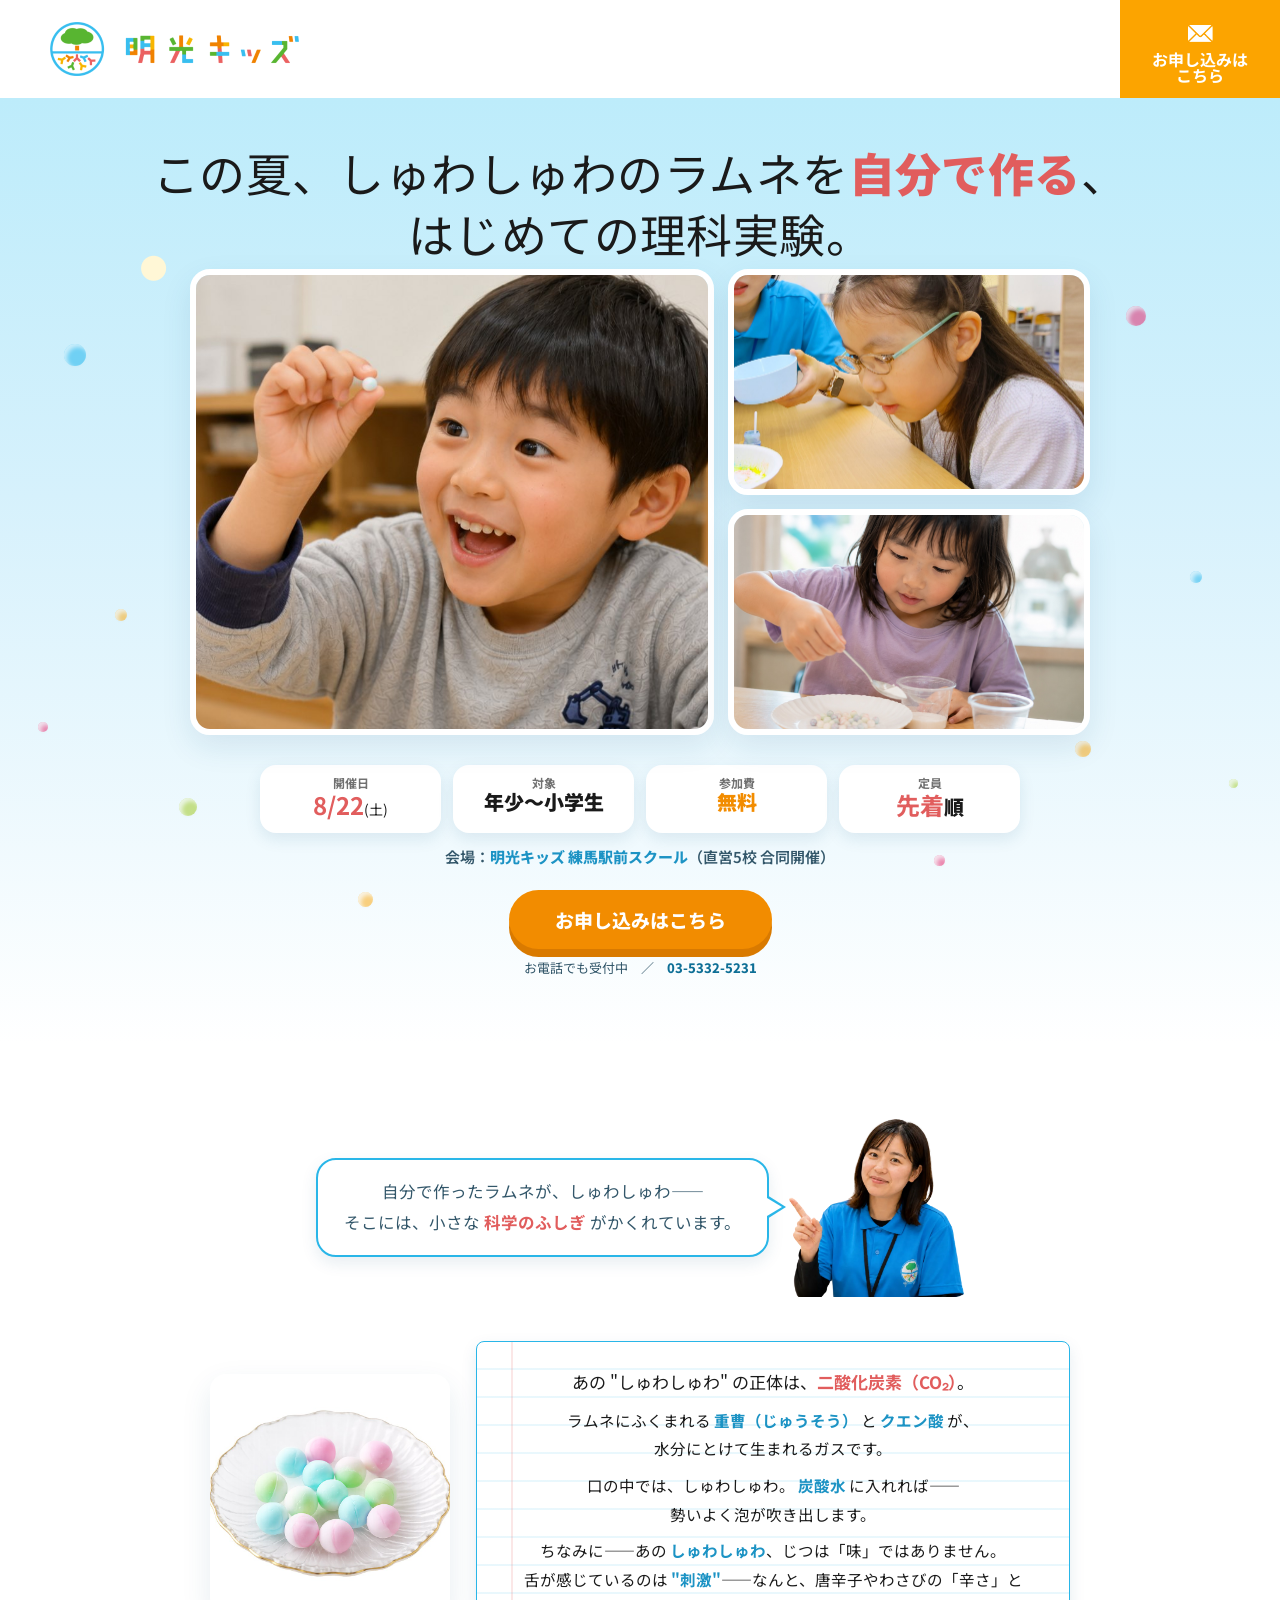
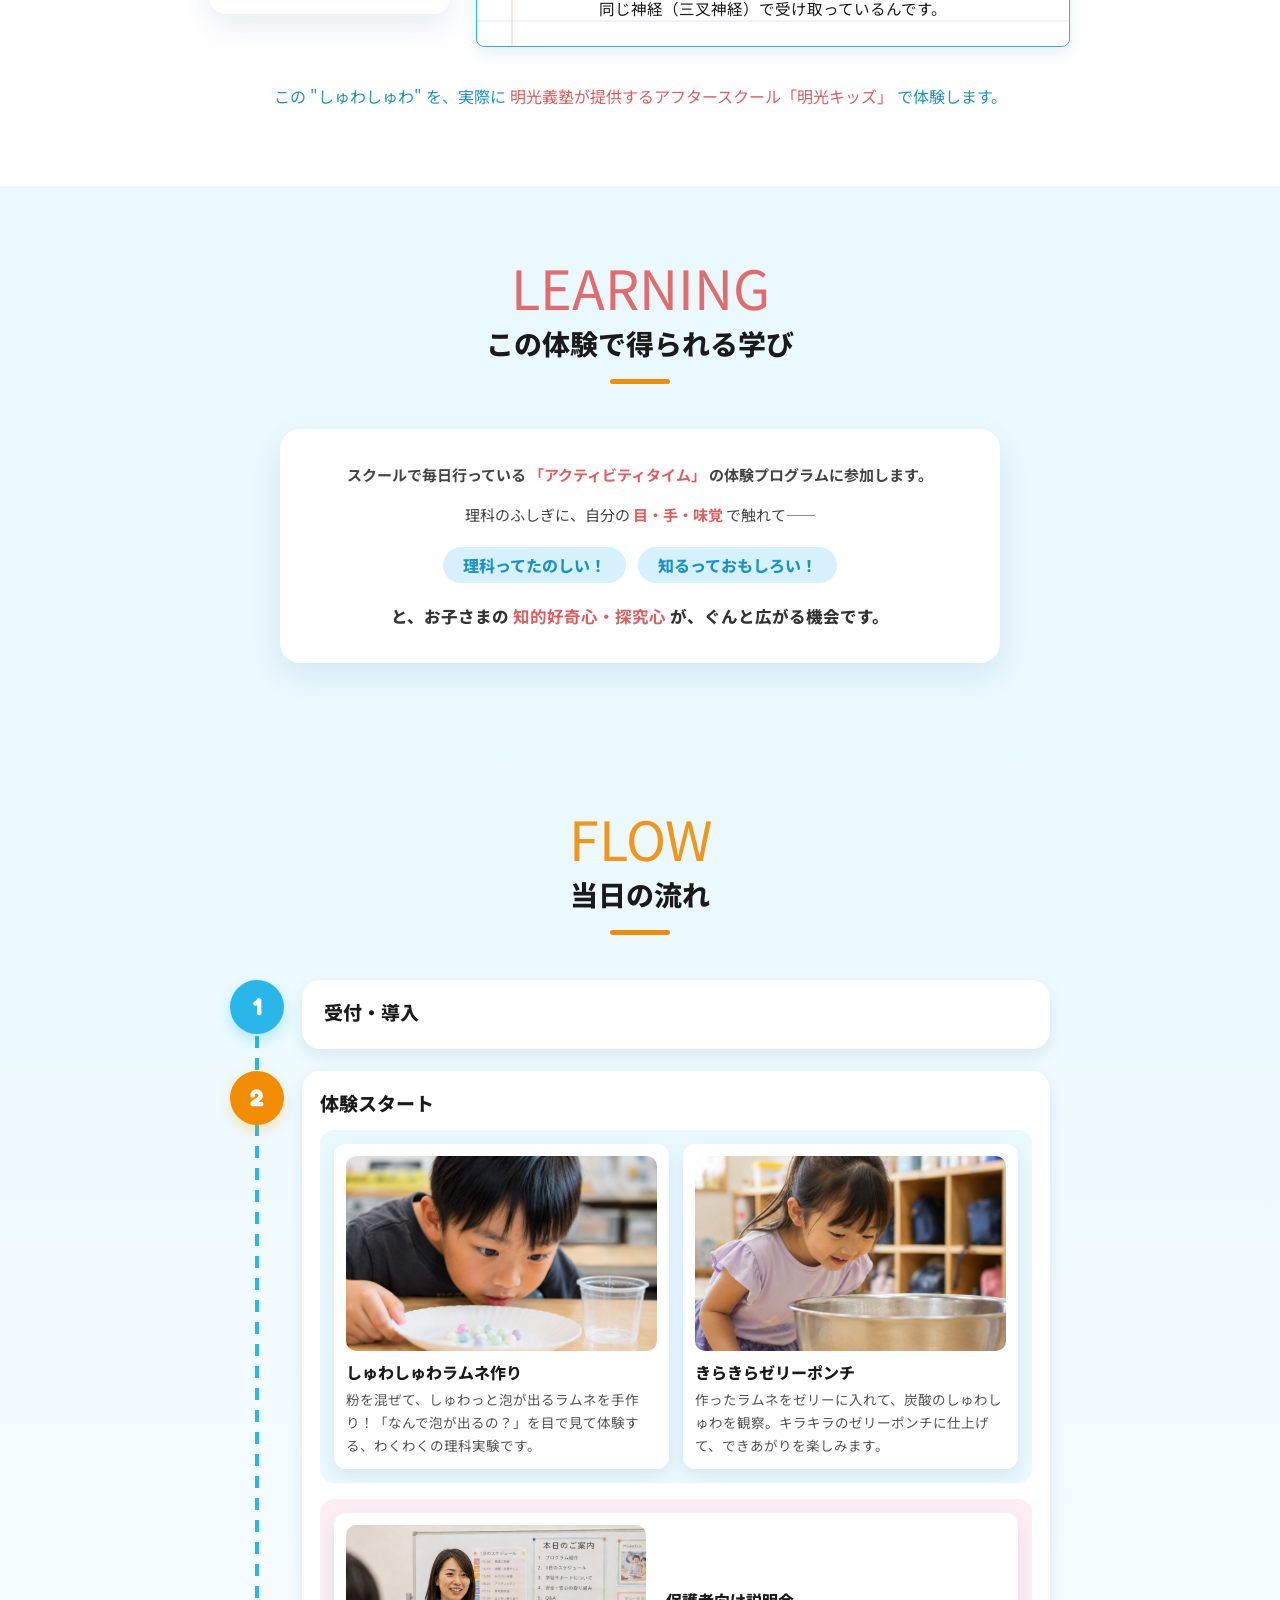
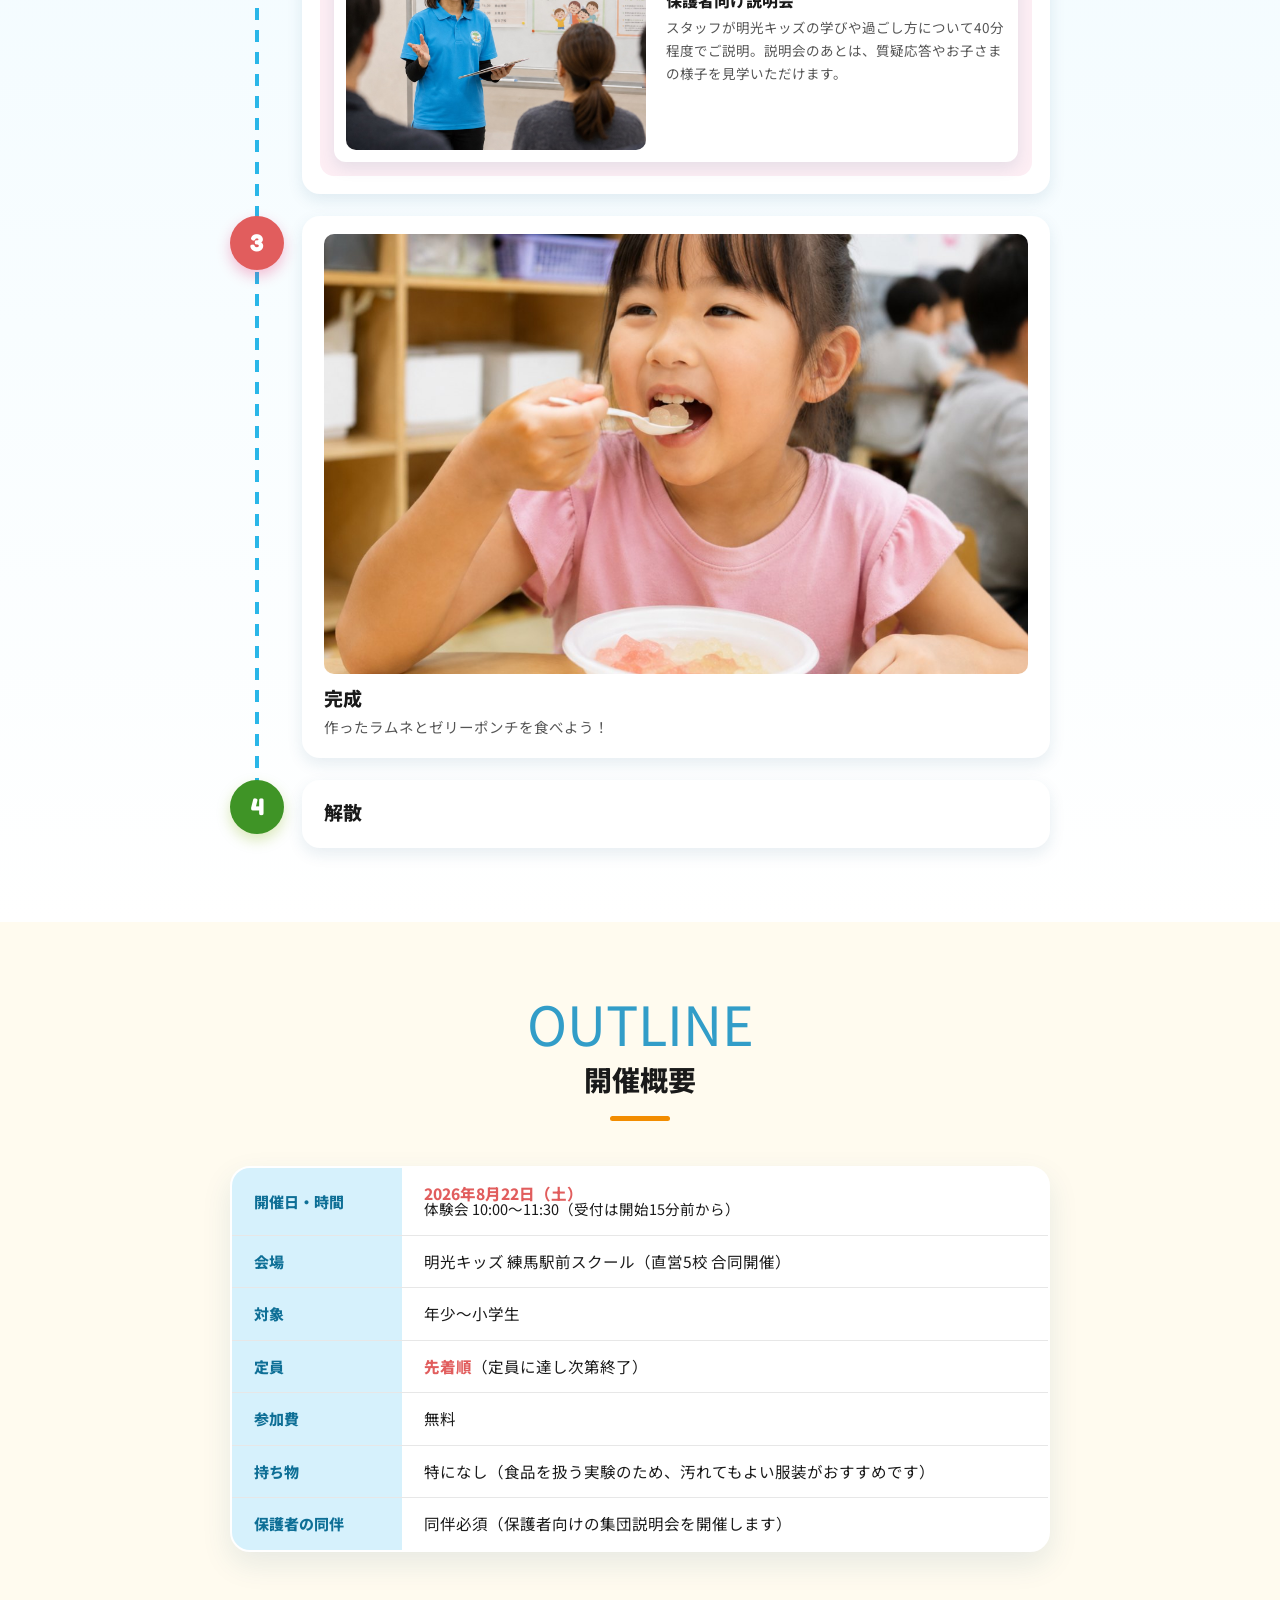
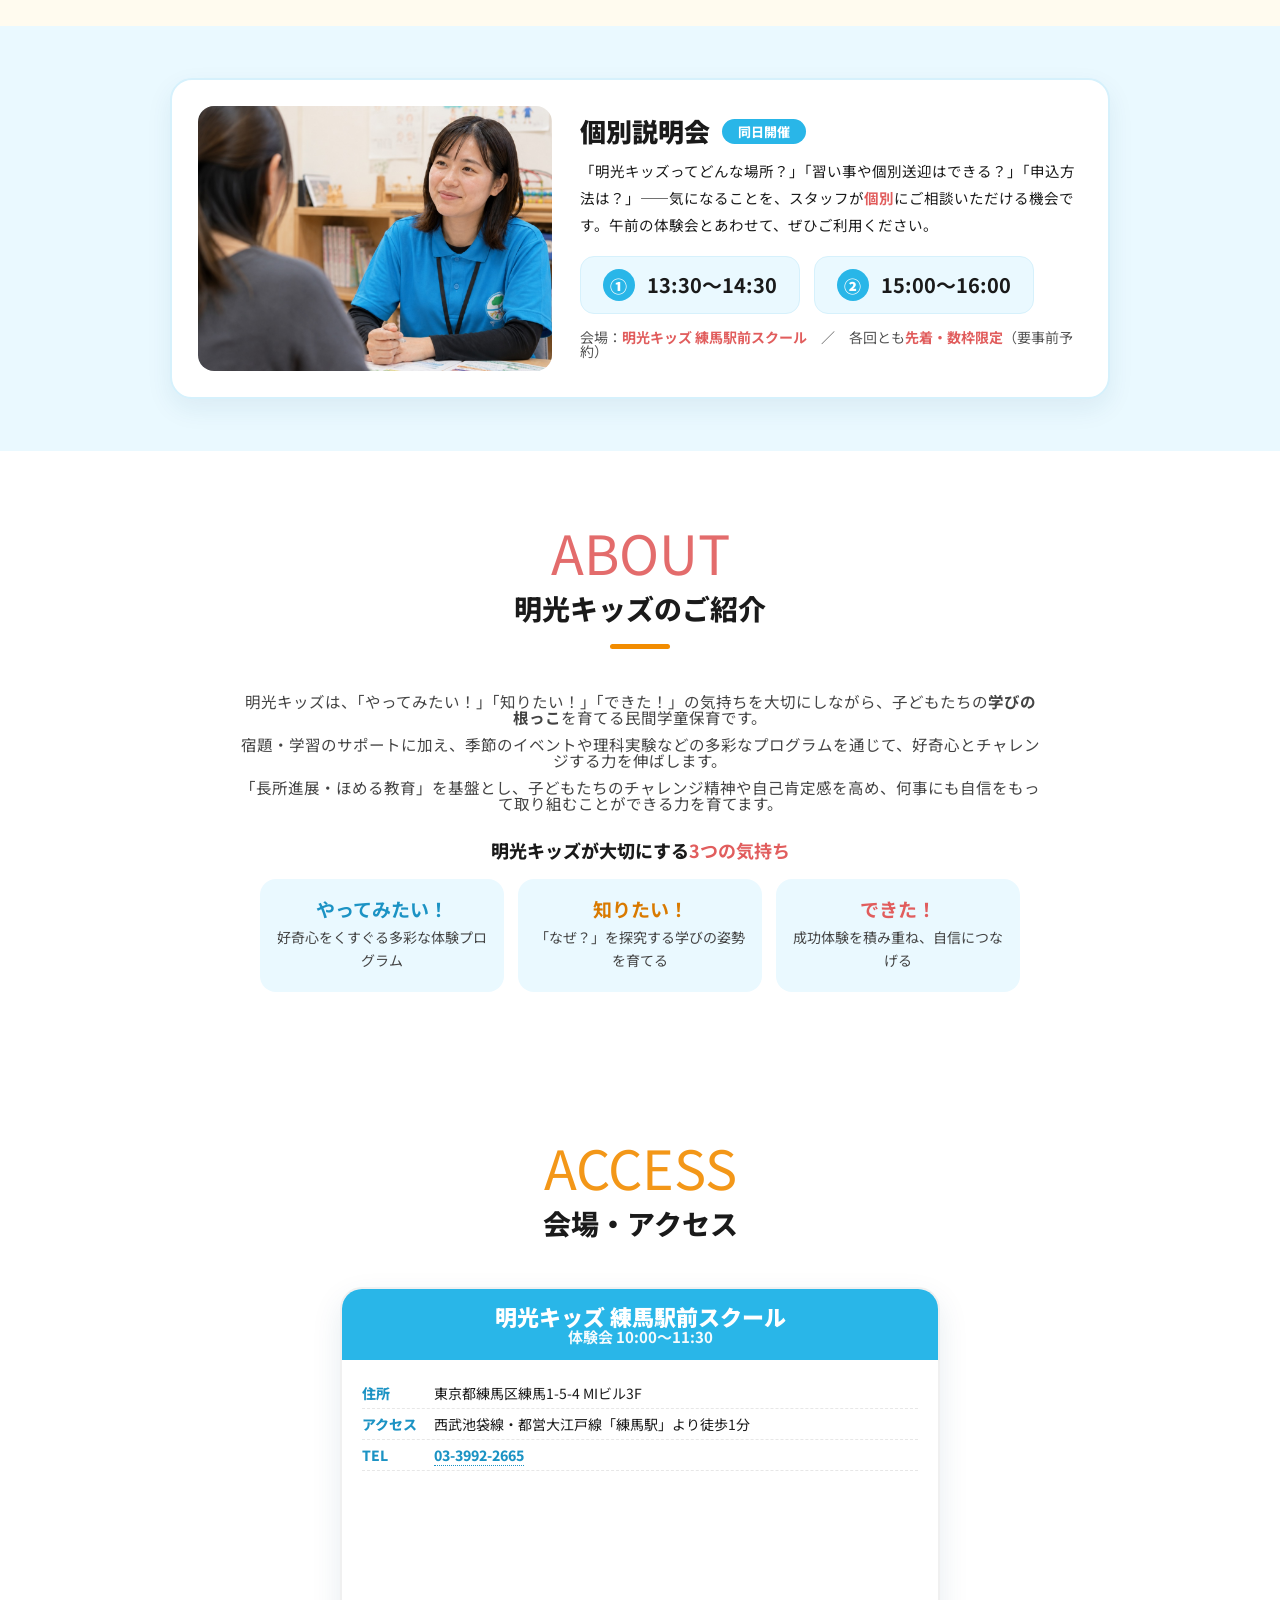
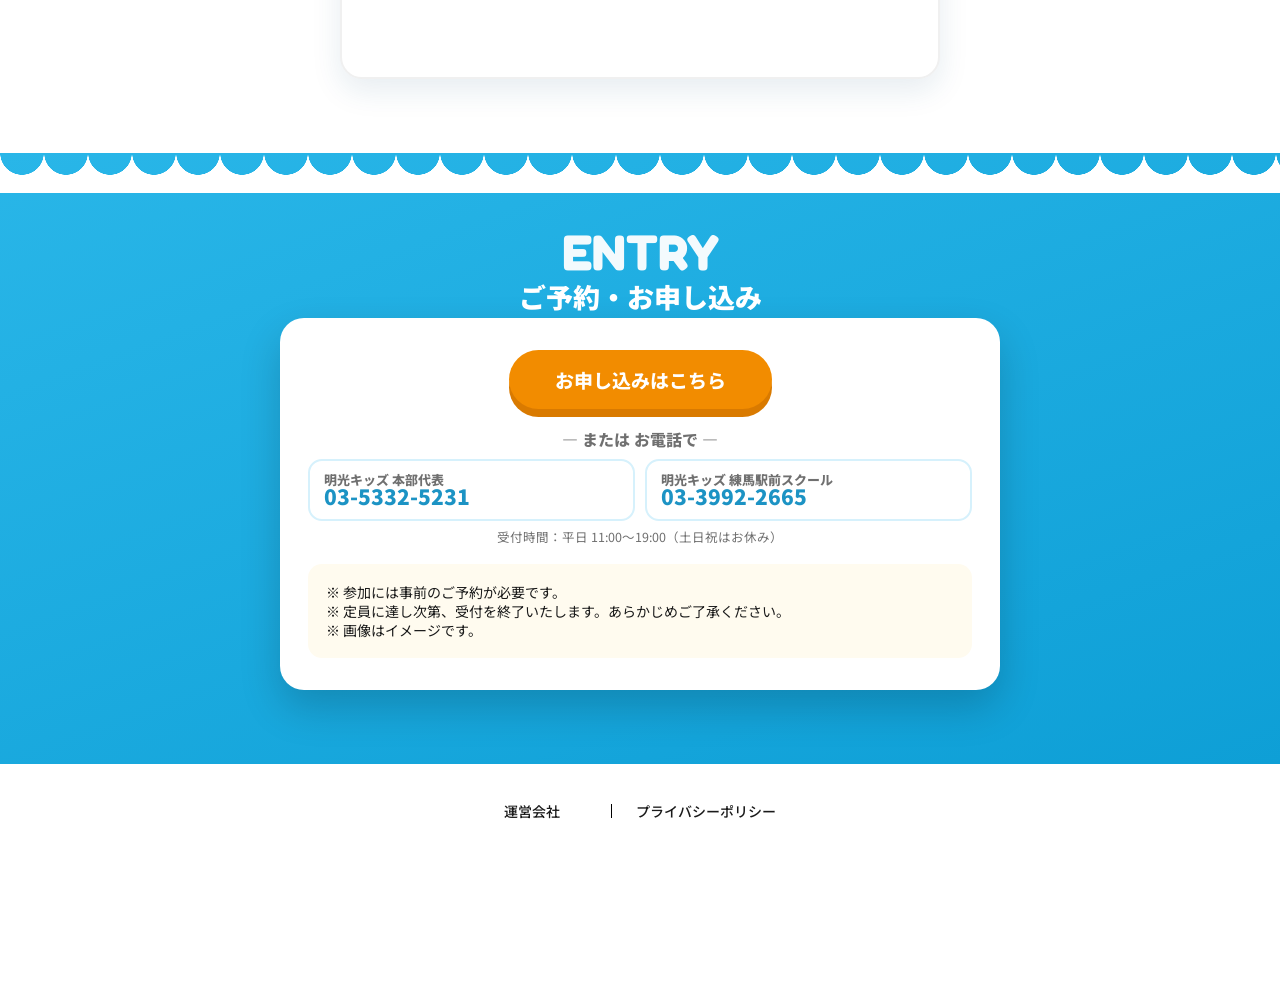
==== meikokids/index.html @ 6e43b738 "フル再ステージ(tmp掃除でアセット消失を復旧)+Kids e文言+完成レイアウト+軽量化。ルートファイル再生成" ====
<!DOCTYPE html>
<html lang="ja">
<head>
<meta charset="UTF-8">
<meta name="robots" content="noindex,nofollow">
<meta name="viewport" content="width=device-width, initial-scale=1">
<title>ラムネ実験室｜明光キッズ 練馬駅前スクール ラムネの理科実験体験会（8/22）</title>
<meta name="description" content="2026年8月22日(土)、明光キッズ練馬駅前スクールで直営5校合同のラムネ理科実験体験会を開催。しゅわしゅわのラムネとカラフルなゼリーポンチを作ろう！年少〜小学生対象・参加費無料・先着順。同日午後は個別説明会も実施。">
<meta property="og:title" content="ラムネ実験室｜明光キッズ 練馬駅前 ラムネの理科実験体験会">
<meta property="og:description" content="しゅわしゅわラムネ＆ゼリーポンチを作る理科実験！8/22(土)・練馬駅前・参加費無料・先着順。">
<link rel="icon" href="./images/favicon.ico">
<link rel="apple-touch-icon" href="./apple-touch-icon.png">

<!-- ===== フォント（公式と同じ Noto Sans JP ＋ 見出し用に fatfrank 代替の丸ゴシック） ===== -->
<link rel="preconnect" href="https://fonts.googleapis.com">
<link rel="preconnect" href="https://fonts.gstatic.com" crossorigin>
<link href="https://fonts.googleapis.com/css2?family=Noto+Sans+JP:wght@100..900&family=Fredoka:wght@500;600;700&display=swap" rel="stylesheet">

<!-- ===== 公式サイトのデザインシステム（完コピの土台） ===== -->
<link rel="stylesheet" href="./css/default.css">
<link rel="stylesheet" href="./css/shared.css">

<!-- ===== このイベントLP固有のスタイル ===== -->
<style>
:root{
  --blue:#29B6E8; --blue-d:#1c93c4; --blue-pale:#D6F1FC; --blue-pale2:#EAF9FF;
  --orange:#F28C00; --orange-d:#d97a00;
  --pink:#E15D5D; --pink-d:#cf4d4d;
  --green:#4FB130; --green-d:#3f9426;
  --coral:#EA6161;
  --cream:#FFFBEF; --ink:#1a1a1a; --gray:#707070; --line:#e7e7e7;
  --shadow:0 12px 30px rgba(21,80,120,.10);
  --shadow-s:0 6px 16px rgba(21,80,120,.10);
}
.ev *{box-sizing:border-box}
.ev{font-family:"Noto Sans JP",sans-serif;color:var(--ink);line-height:1.8;font-size:16px;-webkit-font-smoothing:antialiased;overflow-x:clip}
.ev img{max-width:100%;height:auto;display:block}
.ev a{color:inherit}
.ev-wrap{max-width:1080px;margin:0 auto;padding:0 22px}
/* スマホ専用：ヘッダー右上の申込ボタン（PCは公式の申込ボタンを使用） */
.ev-sp-cta{display:none}
@media(max-width:768px){
  .ev-sp-cta{display:flex;flex-direction:column;align-items:center;justify-content:center;position:fixed;top:0;right:0;height:55px;min-width:82px;padding:0 14px;background:var(--orange);color:#fff!important;font-weight:800;font-size:12px;line-height:1.3;text-decoration:none;text-align:center;z-index:1000;box-shadow:-2px 0 8px rgba(0,0,0,.10)}
}
.fnt-fatfrank{font-family:"fatfrank","Fredoka","Noto Sans JP",sans-serif!important;font-weight:700;letter-spacing:.04em}

/* ---- 共通：セクション見出し（英語キーワード＋日本語） ---- */
.ev-sec{padding:74px 0}
.ev-head{text-align:center;margin-bottom:44px}
.ev-head .en{display:block;font-size:54px;line-height:1;color:var(--blue-d);opacity:.9}
.ev-head .en.o{color:var(--orange)} .ev-head .en.p{color:var(--pink)} .ev-head .en.g{color:var(--green-d)}
.ev-head h2{font-size:28px;font-weight:800;margin-top:10px;line-height:1.4}
.ev-head .lead{margin-top:14px;color:#444;font-size:15.5px}
.ev-head .deco-line{display:inline-block;margin-top:16px;width:60px;height:5px;border-radius:5px;background:var(--orange)}

/* ---- CTAボタン（公式＝オレンジのピル） ---- */
.ev-btn{display:inline-flex;align-items:center;justify-content:center;gap:.5em;
  background:var(--orange);color:#fff!important;font-weight:800;font-size:19px;text-decoration:none;
  padding:20px 46px;border-radius:50px;box-shadow:0 8px 0 var(--orange-d);
  transition:transform .12s ease,box-shadow .12s ease;border:none;cursor:pointer}
.ev-btn:hover{transform:translateY(3px);box-shadow:0 5px 0 var(--orange-d)}
.ev-btn .arr{font-size:.9em}
.ev-btn.tel{background:var(--blue);box-shadow:0 8px 0 var(--blue-d)}
.ev-btn.tel:hover{box-shadow:0 5px 0 var(--blue-d)}
.ev-btn.sm{font-size:16px;padding:14px 30px;box-shadow:0 6px 0 var(--orange-d)}
.ev-btn.sm:hover{box-shadow:0 3px 0 var(--orange-d)}

/* ================= HERO ================= */
.ev-hero{position:relative;background:
   radial-gradient(circle at 12% 18%,#fff7d6 0 12px,transparent 13px),
   linear-gradient(180deg,#BDECFB 0%,var(--blue-pale) 42%,#fff 100%);
   padding:30px 0 70px;text-align:center}
.ev-hero .confetti{position:absolute;inset:0;pointer-events:none;overflow:hidden;z-index:0}
.ev-hero .ev-wrap{position:relative;z-index:1}
.ev-hero .confetti i{position:absolute;width:16px;height:16px;border-radius:50%;opacity:.5;box-shadow:inset 3px 3px 4px rgba(255,255,255,.78),0 1px 3px rgba(0,0,0,.04);animation:fizz 7s ease-in-out infinite}
@keyframes fizz{0%{transform:translateY(10px) scale(.82);opacity:0}20%{opacity:.55}80%{opacity:.45}100%{transform:translateY(-66px) scale(1.08);opacity:0}}
/* チラシ風 カラフルイベントタイトル */
.lab-hero-title{margin:4px 0 10px;position:relative}
.lab-hero-title::before{content:"";position:absolute;inset:-8px -1% 4px;pointer-events:none;z-index:2;background-repeat:no-repeat;background-position:1% 62%,12% 4%,99% 68%,88% 2%;background-size:26px,18px,24px,15px;background-image:url("data:image/svg+xml,%3Csvg xmlns='http://www.w3.org/2000/svg' viewBox='0 0 24 24' fill='%23FCA400'%3E%3Cpath d='M12 1c1.1 7.4 3.5 9.9 11 11-7.5 1.1-9.9 3.6-11 11-1.1-7.4-3.5-9.9-11-11 7.5-1.1 9.9-3.6 11-11Z'/%3E%3C/svg%3E"),url("data:image/svg+xml,%3Csvg xmlns='http://www.w3.org/2000/svg' viewBox='0 0 24 24' fill='%23E61B64'%3E%3Cpath d='M12 1c1.1 7.4 3.5 9.9 11 11-7.5 1.1-9.9 3.6-11 11-1.1-7.4-3.5-9.9-11-11 7.5-1.1 9.9-3.6 11-11Z'/%3E%3C/svg%3E"),url("data:image/svg+xml,%3Csvg xmlns='http://www.w3.org/2000/svg' viewBox='0 0 24 24' fill='%2315B3EE'%3E%3Cpath d='M12 1c1.1 7.4 3.5 9.9 11 11-7.5 1.1-9.9 3.6-11 11-1.1-7.4-3.5-9.9-11-11 7.5-1.1 9.9-3.6 11-11Z'/%3E%3C/svg%3E"),url("data:image/svg+xml,%3Csvg xmlns='http://www.w3.org/2000/svg' viewBox='0 0 24 24' fill='%239BC714'%3E%3Cpath d='M12 1c1.1 7.4 3.5 9.9 11 11-7.5 1.1-9.9 3.6-11 11-1.1-7.4-3.5-9.9-11-11 7.5-1.1 9.9-3.6 11-11Z'/%3E%3C/svg%3E")}
@media(max-width:680px){ .lab-hero-title::before{background-size:0,17px,0,14px} }
.lab-eyebrow{display:inline-flex;flex-wrap:wrap;gap:6px 10px;justify-content:center;align-items:center;margin-bottom:10px;font-weight:800}
.lab-eyebrow .e-shuwa{color:var(--pink);font-size:15px}
.lab-eyebrow .e-chal{background:var(--green);color:#fff;padding:4px 15px;border-radius:50px;font-size:14.5px}
.lab-title{font-weight:700;font-size:clamp(42px,7.6vw,76px);line-height:1.04;letter-spacing:.01em;margin:0;-webkit-text-stroke:5px #fff;paint-order:stroke fill;filter:drop-shadow(0 3px 0 rgba(0,0,0,.07))}
.lab-title.lab-title-jp{font-family:"Noto Sans JP",sans-serif;font-weight:900;letter-spacing:.05em;-webkit-text-stroke-width:6px;font-size:clamp(46px,9.5vw,90px)}
@media(max-width:680px){ .lab-title.lab-title-jp{-webkit-text-stroke-width:5px;font-size:clamp(40px,14vw,66px)} .lab-eyebrow .e-shuwa,.lab-eyebrow .e-chal{font-size:12.5px} }
.ev-hero .brandbar{display:flex;align-items:center;justify-content:center;gap:14px;margin-bottom:18px}
.ev-hero .brandbar img{height:62px;width:auto}
.ev-hero .eyebrow{display:inline-block;background:#fff;color:var(--pink);font-weight:800;
  padding:7px 20px;border-radius:50px;font-size:15px;box-shadow:var(--shadow-s);margin-bottom:6px}
.ev-hero .eyebrow .fnt-fatfrank{color:var(--pink);font-size:18px}
.ev-hero h1{font-size:46px;line-height:1.32;font-weight:900;margin:14px 0 6px;letter-spacing:.01em}
.ev-hero .sp-br{display:none}
.ev-hero h1 .mark{position:relative;color:var(--blue-d);white-space:nowrap;font-weight:900}
.ev-hero h1 .mark:after{content:"";position:absolute;left:0;right:0;bottom:2px;height:14px;background:rgba(252,164,0,.45);z-index:-1;border-radius:8px}
.ev-hero h1 .uchiwa{color:var(--pink);font-weight:900}
.ev-hero .sub{font-size:17px;color:#33576a;max-width:640px;margin:0 auto 22px;font-weight:500}
.ev-hero .hero-photo{position:relative;max-width:900px;margin:0 auto 8px}
.ev-hero .hero-photo .shot{position:relative;margin:0}
.ev-hero .hero-photo .shot img{width:100%;display:block;border-radius:20px;border:6px solid #fff;box-shadow:var(--shadow);object-fit:cover}
.ev-hero .hero-photo.duo{display:grid;grid-template-columns:1fr 1fr;gap:16px;align-items:stretch}
.ev-hero .hero-photo.duo .shot img{aspect-ratio:4/3}
.ev-hero .hero-photo.trio{display:grid;grid-template-columns:1.45fr 1fr;gap:14px;align-items:stretch}
.ev-hero .hero-photo.trio .main{grid-column:1;grid-row:1/3}
.ev-hero .hero-photo.trio .main img{height:100%}
.ev-hero .hero-photo.trio .r1{grid-column:2;grid-row:1}
.ev-hero .hero-photo.trio .r2{grid-column:2;grid-row:2}
.ev-hero .hero-photo.trio .r1 img,.ev-hero .hero-photo.trio .r2 img{aspect-ratio:16/10}
@media(max-width:680px){
  .ev-hero .hero-photo.trio{grid-template-columns:1fr 1fr}
  .ev-hero .hero-photo.trio .main{grid-column:1/3;grid-row:auto}
  .ev-hero .hero-photo.trio .main img{height:auto;aspect-ratio:16/10}
  .ev-hero .hero-photo.trio .r1{grid-column:1;grid-row:auto}
  .ev-hero .hero-photo.trio .r2{grid-column:2;grid-row:auto}
}
.ev-hero .hero-photo .shot .cap{position:absolute;left:50%;bottom:10px;transform:translateX(-50%);white-space:nowrap;
  background:rgba(255,255,255,.92);color:#0e6f96;font-weight:800;font-size:13px;padding:5px 14px;border-radius:50px;box-shadow:var(--shadow-s)}
/* 公式ヘッダーは max-width:768px で position:fixed。固定ヘッダー分の上余白を確保 */
@media (min-width:681px) and (max-width:768px){ .ev-hero{padding-top:72px} }
.ev-hero .hero-photo .ph{border-radius:26px;overflow:hidden;box-shadow:var(--shadow);border:6px solid #fff;aspect-ratio:16/9;object-fit:cover;width:100%}
.ev-hero .hero-photo .pop{position:absolute;left:-14px;top:-14px;background:var(--pink);color:#fff;font-weight:800;
  font-size:14px;border-radius:50%;width:96px;height:96px;display:flex;align-items:center;justify-content:center;
  text-align:center;line-height:1.3;transform:rotate(-10deg);box-shadow:0 6px 14px rgba(230,27,100,.35)}
.ev-hero .hero-photo .hero-imgnote{position:absolute;left:12px;bottom:10px;background:rgba(0,0,0,.42);color:#fff;
  font-size:11px;padding:3px 9px;border-radius:7px;font-weight:600;letter-spacing:.02em}
/* バッジ群 */
.ev-badges{display:flex;flex-wrap:wrap;gap:12px;justify-content:center;margin:30px auto 8px;max-width:760px}
.ev-badges .b{background:#fff;border-radius:16px;box-shadow:var(--shadow-s);padding:12px 8px;flex:1 1 150px;min-width:140px}
.ev-badges .b .k{font-size:12px;color:var(--gray);font-weight:700}
.ev-badges .b .v{font-size:20px;font-weight:900;color:var(--ink);line-height:1.3}
.ev-badges .b .v b{color:var(--pink);font-size:24px}
.ev-badges .b .v .free{color:var(--orange);font-weight:900}
.ev-hero .cta-row{margin-top:26px;display:flex;flex-direction:column;align-items:center;gap:12px}
.ev-hero .cta-note{font-size:13px;color:#33576a}
.ev-hero .ev-schools-line{margin:16px auto 0;font-size:15px;color:#33576a;font-weight:600}
.ev-hero .ev-schools-line b{color:var(--blue-d);font-weight:800}
/* フッターのリンクを中央揃え */
#footer-info .inner{display:flex;justify-content:center;text-align:center}
#footer-info .nav-ft{width:100%;text-align:center}
#footer-info .nav-ft .top{display:flex;justify-content:center;flex-wrap:wrap;gap:8px 26px}
#footer-info{padding-top:40px;padding-bottom:28px}

/* ================= 共感（こんな方へ） ================= */
.ev-for{background:var(--blue-pale2)}
.ev-for .list{display:grid;grid-template-columns:repeat(2,1fr);gap:16px;max-width:880px;margin:0 auto}
.ev-for .item{background:#fff;border-radius:18px;padding:20px 22px 20px 58px;position:relative;box-shadow:var(--shadow-s);font-weight:700;font-size:16.5px}
.ev-for .item:before{content:"✓";position:absolute;left:18px;top:50%;transform:translateY(-50%);
  width:28px;height:28px;background:var(--green);color:#fff;border-radius:50%;display:flex;align-items:center;justify-content:center;font-size:16px;font-weight:900}

/* ================= 3つの体験 ================= */
.ev-act .cards{display:grid;grid-template-columns:repeat(3,1fr);gap:24px}
/* 当日の流れ（タイムライン） */
.ev-flow2{background:linear-gradient(180deg,var(--blue-pale2),#fff)}
.flowline{max-width:820px;margin:0 auto;list-style:none;position:relative;padding:0}
.flowline:before{content:"";position:absolute;left:25px;top:12px;bottom:14px;width:4px;border-radius:4px;background:repeating-linear-gradient(var(--blue) 0 12px,transparent 12px 22px)}
.fstep{position:relative;padding:0 0 22px 72px;min-height:54px}
.fstep:last-child{padding-bottom:0}
.fnum{position:absolute;left:0;top:0;width:54px;height:54px;border-radius:50%;background:var(--blue);color:#fff;font-family:"Fredoka",sans-serif;font-weight:700;font-size:24px;display:flex;align-items:center;justify-content:center;box-shadow:0 6px 14px rgba(21,179,238,.28);z-index:1}
.fstep:nth-child(2) .fnum{background:var(--orange);box-shadow:0 6px 14px rgba(252,164,0,.28)}
.fstep:nth-child(3) .fnum{background:var(--pink);box-shadow:0 6px 14px rgba(230,27,100,.28)}
.fstep:nth-child(4) .fnum{background:var(--green-d);box-shadow:0 6px 14px rgba(127,174,0,.28)}
.fcard{background:#fff;border-radius:18px;padding:18px 22px;box-shadow:var(--shadow-s)}
.fcard h3{font-size:19px;font-weight:800;margin-bottom:5px;line-height:1.45}
.fcard p{font-size:14.5px;color:#555}
.fcard.with-photo{display:grid;grid-template-columns:210px 1fr;gap:20px;padding:16px;align-items:center}
.fphoto{position:relative}
.fphoto img{width:100%;aspect-ratio:4/3;object-fit:cover;border-radius:12px;display:block}
.ftag{position:absolute;left:8px;top:8px;font-size:12px;font-weight:800;color:#fff;padding:3px 11px;border-radius:50px;box-shadow:var(--shadow-s)}
.ftag.child{background:var(--blue)} .ftag.parent{background:var(--pink)}
.flow-note{text-align:center;color:var(--gray);font-size:13px;margin-top:18px}
/* 同時進行（並列トラック） */
.fcard.fparallel{padding:18px}
.fpar-head{display:flex;align-items:center;gap:10px 14px;flex-wrap:wrap;margin-bottom:14px}
.fpar-head h3{margin:0}
.fpar-badge{background:#fff4d6;color:#b8740a;font-weight:800;font-size:12.5px;padding:6px 14px;border-radius:50px;border:1px solid #ffd98a}
.ftracks{display:grid;grid-template-columns:1fr;gap:16px}
.ftrack{border-radius:14px;padding:14px}
.ftrack.parent{background:#fdeef4}
.ftrack-label{display:inline-block;font-size:12px;font-weight:800;color:#fff;padding:3px 13px;border-radius:50px;margin-bottom:10px}
.ftrack.parent .ftrack-label{background:var(--pink)}
/* お子さま：2枚を横並び（上段） */
.ftrack.child{background:var(--blue-pale2);display:flex;flex-wrap:wrap;gap:14px}
.ftrack.child .ftrack-label{flex-basis:100%;background:var(--blue);margin-bottom:0}
.ftrack.child .fmini{flex:1 1 calc(50% - 7px);min-width:0}
.fmini{background:#fff;border-radius:12px;padding:12px;box-shadow:var(--shadow-s)}
.fmini img{width:100%;aspect-ratio:16/10;object-fit:cover;border-radius:10px;display:block;margin-bottom:10px}
.fmini h4{font-size:16px;font-weight:800;margin-bottom:4px;line-height:1.45}
.fmini p{font-size:13.5px;color:#555;line-height:1.7}
/* イベントリード（FLOW前） */
.ev-eventlead{padding:46px 0 0}
.event-lead{max-width:820px;margin:0 auto;text-align:center;font-size:17px;font-weight:600;color:#33576a;line-height:1.9}
.event-lead b{color:var(--pink)}
.event-note{max-width:760px;margin:20px auto 0;text-align:center;font-size:15px;line-height:1.8;color:#8a5a10;background:#fff6e5;border:1px solid #ffe1a8;border-radius:14px;padding:15px 22px}
.event-note b{color:var(--pink)}
@media(max-width:680px){ .event-note{font-size:13.5px;padding:13px 15px;margin-top:16px} }
.event-lead .br-sp{display:none}
@media(max-width:680px){ .event-lead .br-sp{display:inline} .event-lead .br-pc{display:none} }
/* 完成カード（FLOW step3） */
.fdone{display:block}
.fdone-imgs{margin-bottom:10px}
.fdone-imgs img{width:100%;aspect-ratio:16/10;object-fit:cover;border-radius:10px;display:block}
.fdone h3{margin:0 0 4px}
.fdone .fdone-eat{margin:2px 0 0;font-size:14.5px;font-weight:400;color:#555;line-height:1.7}
/* 明光キッズeのご紹介（ABOUT） */
.ev-about{background:#fff}
.about-gallery{max-width:760px;margin:34px auto 0}
.ag-label{text-align:center;font-weight:800;color:var(--blue-d);font-size:15px;margin:0 0 12px}
.ag-track{display:flex;overflow-x:auto;scroll-snap-type:x mandatory;border-radius:18px;scrollbar-width:none;-webkit-overflow-scrolling:touch;box-shadow:var(--shadow)}
.ag-track::-webkit-scrollbar{display:none}
.ag-slide{flex:0 0 100%;scroll-snap-align:center}
.ag-slide img{width:100%;aspect-ratio:16/10;object-fit:cover;display:block}
.ag-dots{display:flex;gap:8px;justify-content:center;margin-top:14px}
.ag-dots button{width:9px;height:9px;border-radius:50%;border:none;background:#cfe0e8;cursor:pointer;padding:0;transition:width .2s,background .2s}
.ag-dots button.on{background:var(--blue);width:22px;border-radius:5px}
.about-text{max-width:800px;margin:0 auto 30px;text-align:center;color:#444;font-size:15.5px;line-height:1.95}
.about-text p{margin:0 0 12px}
.five-e-title{text-align:center;font-size:18px;font-weight:800;margin:0 0 20px}
.five-e-title b{color:var(--pink)}
.five-e{display:grid;grid-template-columns:repeat(3,1fr);gap:14px;max-width:760px;margin:0 auto}
.e-item{background:var(--blue-pale2);border-radius:16px;padding:20px 14px;text-align:center}
.e-item .e-en{display:block;font-family:"Fredoka",sans-serif;font-weight:700;font-size:19px;color:var(--blue-d);margin-bottom:8px}
.e-item:nth-child(2) .e-en{color:var(--orange-d)}
.e-item:nth-child(3) .e-en{color:var(--pink)}
.e-item:nth-child(4) .e-en{color:var(--green-d)}
.e-item:nth-child(5) .e-en{color:#9b59b6}
.e-item p{font-size:14px;color:#444;line-height:1.65;margin:0}
.about-link{text-align:center;margin-top:26px}
.about-link a{color:var(--blue-d);font-weight:700;text-decoration:none;font-size:14px}
/* スクールカード：電話するボタン＋地図埋め込み */
.ev-scard .tel-link{color:var(--blue-d);font-weight:800;text-decoration:none;border-bottom:1px dotted currentColor}
.ev-scard:nth-child(2) .tel-link{color:var(--orange-d)}
.ev-scard:nth-child(3) .tel-link{color:var(--pink)}
.ev-scard .map-embed{width:100%;height:170px;border:0;border-radius:12px;margin-top:14px;display:block}
@media(max-width:680px){
  .five-e{grid-template-columns:1fr}
  .event-lead{font-size:15.5px}
  .fdone{grid-template-columns:1fr;gap:10px}
  .fdone-imgs{justify-content:flex-start}
  .fdone-imgs img{max-width:100%}
  .ev-scard .map-embed{height:200px}
}
.fmini .uchiwa2{display:grid;grid-template-columns:1fr 1fr;gap:8px;margin-bottom:10px}
.fmini .uchiwa2 img{width:100%;aspect-ratio:3/4;object-fit:contain;background:#fff;border-radius:10px;margin-bottom:0;display:block}
/* 保護者：1枚を横長カード（下段） */
.ftrack.parent .fmini{display:grid;grid-template-columns:300px 1fr;gap:20px;align-items:center}
.ftrack.parent .fmini img{margin-bottom:0;aspect-ratio:4/3}
@media(max-width:680px){
  .ftrack.child{display:block}
  .ftrack.child .fmini{margin-bottom:12px}
  .ftrack.child .fmini:last-child{margin-bottom:0}
  .ftrack.parent .fmini{grid-template-columns:1fr;gap:0}
  .ftrack.parent .fmini img{margin-bottom:10px;aspect-ratio:16/10}
}
@media(max-width:680px){
  .fstep{padding-left:56px;padding-bottom:18px}
  .fnum{width:44px;height:44px;font-size:20px}
  .flowline:before{left:20px}
  .fcard.with-photo{grid-template-columns:1fr;gap:12px;padding:14px}
  .fphoto img{aspect-ratio:16/9}
}
.ev-card{background:#fff;border-radius:24px;overflow:hidden;box-shadow:var(--shadow);border:2px solid #f0f0f0;display:flex;flex-direction:column}
.ev-card .ph{aspect-ratio:4/3;object-fit:cover;width:100%}
.ev-card .body{padding:22px 22px 26px;flex:1;display:flex;flex-direction:column}
.ev-card .no{align-self:flex-start;font-family:"Fredoka",sans-serif;font-weight:700;color:#fff;background:var(--blue);
  width:44px;height:44px;border-radius:50%;display:flex;align-items:center;justify-content:center;font-size:20px;margin:-44px 0 12px;position:relative;box-shadow:var(--shadow-s);border:3px solid #fff}
.ev-card:nth-child(2) .no{background:var(--orange)} .ev-card:nth-child(3) .no{background:var(--pink)}
.ev-card h3{font-size:21px;font-weight:900;margin-bottom:4px}
.ev-card .en{font-family:"Fredoka",sans-serif;font-size:13px;color:var(--blue);font-weight:600;letter-spacing:.05em;text-transform:uppercase;margin-bottom:10px}
.ev-card:nth-child(2) .en{color:var(--orange-d)} .ev-card:nth-child(3) .en{color:var(--pink)}
.ev-card p{font-size:15px;color:#444}

/* ================= 当日の流れ ================= */
.ev-flow{background:linear-gradient(180deg,#fff,var(--blue-pale2))}
.ev-timeline{max-width:760px;margin:0 auto;position:relative}
.ev-timeline:before{content:"";position:absolute;left:27px;top:8px;bottom:30px;width:4px;background:repeating-linear-gradient(var(--blue) 0 10px,transparent 10px 18px)}
.ev-step{position:relative;padding:0 0 26px 76px;min-height:64px}
.ev-step .dot{position:absolute;left:0;top:0;width:56px;height:56px;border-radius:50%;background:var(--blue);color:#fff;
  display:flex;align-items:center;justify-content:center;font-size:26px;box-shadow:0 6px 14px rgba(21,179,238,.3);z-index:1}
.ev-step:nth-child(2) .dot{background:var(--orange);box-shadow:0 6px 14px rgba(252,164,0,.3)}
.ev-step:nth-child(3) .dot{background:var(--pink);box-shadow:0 6px 14px rgba(230,27,100,.3)}
.ev-step:nth-child(4) .dot{background:var(--green-d)}
.ev-step .card{background:#fff;border-radius:16px;padding:16px 20px;box-shadow:var(--shadow-s)}
.ev-step h4{font-size:18px;font-weight:800;margin-bottom:3px}
.ev-step p{font-size:14.5px;color:#555}
.ev-step .split{display:grid;grid-template-columns:1fr 1fr;gap:10px;margin-top:10px}
.ev-step .split div{border-radius:12px;padding:10px 12px;font-size:14px;font-weight:700}
.ev-step .split .c{background:var(--blue-pale)} .ev-step .split .p{background:#ffe9c2}
.ev-flow .note{text-align:center;color:var(--gray);font-size:13px;margin-top:6px}

/* ================= うちわ作りって？ ================= */
.ev-uchiwa{background:#fff}
.ev-uchiwa .inner{display:grid;grid-template-columns:1.05fr 1fr;gap:36px;align-items:center;max-width:980px;margin:0 auto}
.ev-uchiwa .txt h3{font-size:25px;font-weight:900;line-height:1.45;margin-bottom:12px}
.ev-uchiwa .txt h3 em{color:var(--pink);font-style:normal}
.ev-uchiwa .txt p{color:#444}
.ev-uchiwa .pics{display:grid;grid-template-columns:1fr 1fr;gap:14px;position:relative}
.ev-uchiwa .pics img{border-radius:18px;box-shadow:var(--shadow-s);background:#f6fbff}
.ev-uchiwa .pics .big{grid-column:1/3;aspect-ratio:16/10;object-fit:cover}
.imgnote{display:inline-block;color:#999;font-size:11px;padding:0;margin-top:6px}

/* ===== なぜしゅわしゅわ（SCIENCE）＆ 得られる学び（LEARNING） ===== */
.ev-science{background:#fff}
.sci-lead{position:relative;max-width:760px;margin:0 auto 26px;text-align:center;font-size:16.5px;font-weight:700;line-height:1.9;color:#33576a;background:#fff;border:2px solid var(--blue);border-radius:20px;padding:16px 26px;box-shadow:var(--shadow-s)}
.sci-lead::before,.sci-lead::after{content:"";position:absolute;top:50%;transform:translateY(-50%);width:0;height:0;border-style:solid}
.sci-lead::before{right:-19px;border-width:12px 0 12px 19px;border-color:transparent transparent transparent var(--blue)}
.sci-lead::after{right:-15px;border-width:9px 0 9px 15px;border-color:transparent transparent transparent #fff}
.sci-lead b{color:var(--pink)}
.sci-secret{max-width:860px;margin:0 auto 34px;display:flex;gap:26px;align-items:center}
.sci-foam{flex:0 0 240px}
.sci-intro{max-width:900px;margin:0 auto 44px;display:flex;align-items:center;justify-content:center;gap:20px}
.sci-intro .sci-lead{margin:0;flex:0 1 auto}
.sci-staff{flex:0 0 175px}
.sci-staff img{width:100%;display:block}
.sci-foam img{width:100%;border-radius:16px;display:block;aspect-ratio:1/1;object-fit:cover;box-shadow:var(--shadow)}
.sci-secret-in{position:relative;flex:1;background:repeating-linear-gradient(#fff 0 26px,rgba(41,182,232,.10) 26px 28px);border:1.5px solid var(--blue);border-radius:8px;padding:24px 28px;text-align:center;box-shadow:var(--shadow-s)}
.sci-secret-in::before{content:"";position:absolute;top:0;bottom:0;left:34px;width:2px;background:rgba(225,93,93,.15)}
.sci-secret-in p{margin:0 0 8px;font-size:15.5px;line-height:1.85}
.sci-secret-in p:last-child{margin:0}
.sci-secret-in b{color:var(--blue-d);white-space:nowrap}
.nb{white-space:nowrap}
.sci-lead,.sci-bridge,.sci-secret-in p{word-break:auto-phrase;text-wrap:pretty}
.sci-co2{font-size:17px!important;font-weight:800}
.sci-co2 b{color:var(--pink)!important}
.sci-steps{display:grid;grid-template-columns:repeat(3,1fr);gap:18px;max-width:900px;margin:0 auto 26px}
.sci-step{background:#fff;border:1px solid var(--line);border-radius:16px;padding:24px 20px 20px;text-align:center;box-shadow:var(--shadow)}
.sci-no{display:inline-flex;align-items:center;justify-content:center;width:40px;height:40px;border-radius:50%;background:var(--blue);color:#fff;font-weight:900;font-size:20px;margin-bottom:12px}
.sci-step:nth-child(2) .sci-no{background:var(--orange)}
.sci-step:nth-child(3) .sci-no{background:var(--pink)}
.sci-step h4{margin:0 0 8px;font-size:16px}
.sci-step p{margin:0;font-size:13.8px;color:#666;line-height:1.75}
.sci-close{text-align:center;font-size:16px;font-weight:800;color:var(--blue-d);margin:0}
.sci-bridge{max-width:860px;margin:0 auto;text-align:center;font-size:16px;font-weight:800;line-height:1.9;color:var(--blue-d)}
.sci-bridge b{color:var(--pink)}
.sci-trivia{max-width:760px;margin:0 auto 26px;background:var(--cream);border-radius:16px;padding:20px 24px;text-align:center;box-shadow:var(--shadow)}
.trivia-badge{display:inline-block;background:var(--orange);color:#fff;font-weight:800;font-size:13px;padding:5px 14px;border-radius:50px;margin-bottom:12px}
.sci-trivia p{margin:0;font-size:15px;line-height:1.85;color:#444}
.sci-trivia b{color:var(--pink)}
.ev-learning{background:var(--blue-pale2)}
.learn-box{max-width:720px;margin:0 auto;background:#fff;border-radius:20px;padding:32px 34px;box-shadow:var(--shadow);text-align:center}
.learn-lead{font-size:16px;font-weight:700;margin:0 0 12px;line-height:1.85}
.learn-box p{font-size:15px;line-height:1.85;margin:0 0 12px;color:#444}
.learn-box b{color:var(--pink)}
.learn-quotes{display:flex;gap:12px;justify-content:center;flex-wrap:wrap;margin:18px 0}
.lq{background:var(--blue-pale);color:var(--blue-d);font-weight:800;font-size:16px;padding:10px 20px;border-radius:50px}
.learn-close{font-size:16.5px!important;font-weight:800;color:#333!important;margin:8px 0 0!important}
.learn-close b{color:var(--pink)}
@media(max-width:760px){ .sci-steps{grid-template-columns:1fr;gap:14px} .sci-secret{flex-direction:column;gap:16px;margin:0 16px 30px} .sci-foam{flex:none;width:100%;max-width:260px;margin:0 auto;order:2} .sci-secret-in{padding:22px 18px} .sci-intro{flex-direction:column;gap:0;padding:0 12px;align-items:stretch} .sci-staff{flex:0 0 auto;width:124px;align-self:flex-end;margin-top:6px} .learn-box{padding:24px 18px;margin:0 16px} .sci-lead{font-size:15px;padding:14px 18px} .sci-lead::before{right:30px;top:auto;bottom:-19px;transform:none;border-width:19px 12px 0 12px;border-color:var(--blue) transparent transparent transparent} .sci-lead::after{right:33px;top:auto;bottom:-15px;transform:none;border-width:15px 9px 0 9px;border-color:#fff transparent transparent transparent} .sci-bridge{font-size:15px;padding:0 16px} .sci-secret-in p{font-size:15px} .sci-co2{font-size:16px!important} }

/* ================= 開催概要 ================= */
.ev-outline{background:var(--cream)}
.ev-table{max-width:820px;margin:0 auto;background:#fff;border-radius:20px;overflow:hidden;box-shadow:var(--shadow);border:2px solid #fff}
.ev-table dl{display:flex;border-bottom:1px solid var(--line)}
.ev-table dl:last-child{border-bottom:none}
.ev-table dt{width:170px;flex-shrink:0;background:var(--blue-pale);color:#0e6f96;font-weight:800;padding:18px 22px;font-size:15px;display:flex;align-items:center}
.ev-table dd{padding:18px 22px;font-size:15.5px}
/* スクール開始時間：PCは1行（／区切り）、スマホは校舎ごとに改行（／非表示） */
@media(max-width:680px){
  .sch-times .sch{display:block}
  .sch-times .sep{display:none}
}
.ev-table dd b{color:var(--pink);font-weight:800}
.ev-table dd .free{color:var(--orange);font-weight:900}

/* 個別説明会 専用セクション */
.ev-solo{background:var(--blue-pale2);padding:52px 0}
.solo-box{max-width:940px;margin:0 auto;background:#fff;border:2px solid var(--blue-pale);border-radius:22px;padding:26px;box-shadow:0 10px 26px rgba(21,80,120,.08);display:flex;gap:28px;align-items:center;text-align:left}
.solo-media{flex:0 0 40%}
.solo-media img{width:100%;border-radius:16px;display:block;object-fit:cover;aspect-ratio:4/3}
.solo-body{flex:1;min-width:0}
.solo-titlerow{display:flex;align-items:center;gap:12px;flex-wrap:wrap;margin-bottom:14px}
.solo-badge{display:inline-block;background:var(--blue);color:#fff;font-weight:800;font-size:13px;padding:6px 16px;border-radius:50px}
.solo-h{font-size:26px;font-weight:900;margin:0}
.solo-lead{font-size:14.5px;line-height:1.85;margin:0 0 18px}
.solo-lead b{color:var(--pink)}
.solo-times{display:flex;gap:14px;justify-content:flex-start;flex-wrap:wrap;margin-bottom:16px}
.stime{display:flex;align-items:center;gap:12px;background:var(--blue-pale2);border:1.5px solid var(--blue-pale);border-radius:14px;padding:12px 22px}
.stime .lbl{width:32px;height:32px;border-radius:50%;background:var(--blue);color:#fff;font-weight:900;display:flex;align-items:center;justify-content:center;font-size:17px;flex-shrink:0}
.stime b{font-size:20px}
.solo-meta{font-size:14px;color:#555;margin:0}
.solo-meta b{color:var(--pink)}
@media(max-width:820px){ .solo-box{flex-direction:column;text-align:center;padding:24px 20px;margin:0 16px} .solo-media{flex:none;width:100%} .solo-lead{text-align:left} .solo-times{justify-content:center} .solo-titlerow{justify-content:center} }
@media(max-width:680px){ .ev-solo{padding:38px 0} .solo-h{font-size:22px} .stime{padding:12px 20px} .stime b{font-size:18px} }

/* ================= スクール別 ================= */
.ev-school .cards{display:grid;grid-template-columns:repeat(3,1fr);gap:22px}
.ev-scard{background:#fff;border-radius:22px;overflow:hidden;box-shadow:var(--shadow);border:2px solid #f0f0f0}
.ev-scard .top{padding:16px;color:#fff;text-align:center}
.ev-scard:nth-child(1) .top{background:var(--blue)} .ev-scard:nth-child(2) .top{background:var(--orange)} .ev-scard:nth-child(3) .top{background:var(--pink)}
.ev-scard .top .nm{font-size:22px;font-weight:900}
.ev-scard .top .tm{font-size:15px;font-weight:700;margin-top:2px;opacity:.95}
.ev-scard .b{padding:18px 20px 22px}
.ev-scard .row{display:flex;gap:8px;font-size:14px;padding:8px 0;border-bottom:1px dashed var(--line)}
.ev-scard .row .lb{flex-shrink:0;font-weight:800;color:var(--blue-d);width:4.6em;white-space:nowrap}
.ev-scard:nth-child(2) .row .lb{color:var(--orange-d)} .ev-scard:nth-child(3) .row .lb{color:var(--pink)}
.ev-scard .acts{display:flex;gap:8px;margin-top:14px}
.ev-scard .acts a{flex:1;text-align:center;text-decoration:none;font-weight:800;font-size:14px;padding:11px 6px;border-radius:12px}
.ev-scard .acts .tel{background:var(--blue);color:#fff} .ev-scard:nth-child(2) .acts .tel{background:var(--orange)} .ev-scard:nth-child(3) .acts .tel{background:var(--pink)}
.ev-scard .acts .map{background:#eef6fb;color:#0e6f96}

/* ================= ギャラリー ================= */
.ev-gallery{background:var(--blue-pale2)}
.ev-grid{display:grid;grid-template-columns:repeat(4,1fr);gap:12px;max-width:1000px;margin:0 auto}
.ev-grid img{aspect-ratio:1;object-fit:cover;border-radius:14px;box-shadow:var(--shadow-s)}
.ev-grid img:nth-child(1),.ev-grid img:nth-child(6){grid-column:span 2;grid-row:span 2;aspect-ratio:auto;height:100%}

/* 雰囲気フォトバンド／フォトウォール（ギャラリー写真・見出しなし） */
.ev-band{display:grid;grid-auto-flow:column;grid-auto-columns:1fr;gap:6px}
.ev-band.wall{grid-auto-flow:row;grid-template-columns:repeat(5,1fr)}
.ev-band img{width:100%;height:clamp(150px,17vw,240px);object-fit:cover;display:block}
@media(max-width:680px){
  .ev-band{grid-auto-columns:46%;overflow-x:auto;-webkit-overflow-scrolling:touch;scroll-snap-type:x mandatory}
  .ev-band img{height:42vw;scroll-snap-align:start}
  .ev-band.wall{grid-template-columns:repeat(2,1fr);overflow:visible}
  .ev-band.wall img{height:42vw;scroll-snap-align:none}
}

/* ================= 申込CTA ================= */
.ev-entry{background:linear-gradient(160deg,var(--blue) 0%,#0e9fd6 100%);color:#fff;text-align:center;position:relative}
.ev-entry:before{content:"";position:absolute;top:0;left:0;right:0;height:40px;background:#fff;
  -webkit-mask:radial-gradient(22px at 22px 0,#0000 98%,#000) repeat-x;mask:radial-gradient(22px at 22px 0,#0000 98%,#000) repeat-x;mask-size:44px 44px}
.ev-entry .en{font-family:"Fredoka",sans-serif;font-weight:700;font-size:50px;opacity:.95}
.ev-entry h2{font-size:27px;font-weight:900;margin:6px 0 8px}
.ev-entry .lead{font-size:16px;opacity:.95;margin-bottom:26px}
.ev-entry .panel{background:#fff;color:var(--ink);max-width:720px;margin:0 auto;border-radius:24px;padding:32px 28px;box-shadow:0 18px 40px rgba(0,0,0,.18);text-align:left}
.ev-entry .panel .big-cta{text-align:center;margin-bottom:22px}
.ev-entry .panel .or{text-align:center;color:var(--gray);font-weight:800;margin:18px 0 12px;position:relative}
.ev-entry .tellist{display:grid;grid-template-columns:repeat(2,1fr);gap:10px}
.ev-entry .tellist a{display:flex;flex-direction:column;text-decoration:none;border:2px solid var(--blue-pale);border-radius:14px;padding:12px 14px}
.ev-entry .tellist a .nm{font-size:13px;color:var(--gray);font-weight:800}
.ev-entry .tellist a .no{font-size:21px;font-weight:900;color:var(--blue-d)}
.ev-entry .reqs{background:var(--cream);border-radius:14px;padding:16px 18px;margin-top:20px;font-size:14px}
.ev-entry .reqs .t{font-weight:900;margin-bottom:6px;color:var(--ink)}
.ev-entry .reqs b{color:var(--pink)}
.ev-entry .recep{font-size:12.5px;color:var(--gray);margin-top:10px;text-align:center}

/* ================= 注意事項 ================= */
.ev-notes{background:#fff;padding:34px 0}
.ev-notes ul{max-width:820px;margin:0 auto;background:var(--cream);border-radius:16px;padding:22px 26px;list-style:none}
.ev-notes li{position:relative;padding-left:20px;font-size:14px;color:#555;margin:6px 0}
.ev-notes li:before{content:"※";position:absolute;left:0;color:var(--pink);font-weight:800}

/* ================= 固定CTA（スマホ下部） ================= */
.ev-fixcta{position:fixed;left:0;right:0;bottom:0;z-index:90;display:none;gap:0;background:rgba(255,255,255,.96);
  box-shadow:0 -4px 16px rgba(0,0,0,.12);padding:8px;backdrop-filter:blur(4px)}
.ev-fixcta a{flex:1;text-align:center;text-decoration:none;font-weight:900;padding:13px 6px;border-radius:14px;font-size:15px;margin:0 4px}
.ev-fixcta .form{background:var(--orange);color:#fff;box-shadow:0 4px 0 var(--orange-d)}
.ev-fixcta .tel{background:var(--blue);color:#fff;box-shadow:0 4px 0 var(--blue-d);display:flex;flex-direction:column;line-height:1.2}
.ev-fixcta .tel small{font-size:10px;font-weight:700;opacity:.9}

/* ================= レスポンシブ ================= */
@media (max-width:880px){
  .ev-act .cards,.ev-school .cards{grid-template-columns:1fr;max-width:440px;margin:0 auto}
  .ev-uchiwa .inner{grid-template-columns:1fr;gap:22px}
  .ev-grid{grid-template-columns:repeat(2,1fr)}
  .ev-grid img:nth-child(1),.ev-grid img:nth-child(6){grid-column:span 2;grid-row:auto;aspect-ratio:16/9}
}
@media (max-width:680px){
  .ev{font-size:15px}
  .ev-sec{padding:50px 0}
  .ev-head .en{font-size:40px} .ev-head h2{font-size:22px}
  .ev-hero{padding:72px 0 56px}
  .ev-hero h1{font-size:31px} .ev-hero .sub{font-size:15px} .ev-hero .sp-br{display:inline}
  .ev-hero .brandbar img{height:46px}
  .ev-hero .hero-photo .fan{width:78px;right:-6px;bottom:-16px}
  .ev-hero .hero-photo .pop{width:74px;height:74px;font-size:11px}
  .ev-for .list{grid-template-columns:1fr}
  .ev-badges .b{flex:1 1 46%;min-width:0}
  .ev-table dl{flex-direction:column}
  .ev-table dt{width:100%;padding:12px 18px}
  .ev-table dd{padding:12px 18px}
  .ev-step .split{grid-template-columns:1fr}
  .ev-entry .tellist{grid-template-columns:1fr}
  .ev-entry .en{font-size:38px} .ev-entry h2{font-size:21px}
  .ev-fixcta{display:flex}
  .ev-foot-space{height:76px}
}
</style>
</head>
<body class="ev">

<!-- ============ ヘッダー（公式サイトを踏襲） ============ -->
<header>
	<div class="logo-list">
		<div class="logos">
			<p class="logo"><a href="https://www.meikokids.jp/"><img src="./images/common/logo1.png" alt="明光キッズ" width="348"></a></p>
		</div>
	</div>
	<div class="header-info">
		<ul class="fix-sp">
			<li><a class="i-mail" href="https://www.meikokids.jp/contact/"><span class="icon">お申し込みは<br>こちら</span></a></li>
		</ul>
	</div>
	<a class="ev-sp-cta" href="https://www.meikokids.jp/contact/" target="_blank" rel="noopener">お申し込み<br>はこちら</a>
</header>

<!-- ============ HERO ============ -->
<section class="ev-hero">
  <div class="confetti bubbles">
    <i style="left:5%;top:26%;width:22px;height:22px;background:#15B3EE"></i>
    <i style="left:9%;top:54%;width:12px;height:12px;background:#FCA400;animation-delay:1.6s"></i>
    <i style="left:14%;top:74%;width:18px;height:18px;background:#9BC714;animation-delay:.8s"></i>
    <i style="left:3%;top:66%;width:10px;height:10px;background:#E61B64;animation-delay:2.4s"></i>
    <i style="left:21%;top:42%;width:14px;height:14px;background:#15B3EE;animation-delay:3.1s"></i>
    <i style="left:88%;top:22%;width:20px;height:20px;background:#E61B64;animation-delay:.4s"></i>
    <i style="left:93%;top:50%;width:12px;height:12px;background:#15B3EE;animation-delay:2s"></i>
    <i style="left:84%;top:68%;width:16px;height:16px;background:#FCA400;animation-delay:1.2s"></i>
    <i style="left:96%;top:72%;width:9px;height:9px;background:#9BC714;animation-delay:3.4s"></i>
    <i style="left:79%;top:36%;width:13px;height:13px;background:#9BC714;animation-delay:2.7s"></i>
    <i style="left:73%;top:80%;width:11px;height:11px;background:#E61B64;animation-delay:.9s"></i>
    <i style="left:28%;top:84%;width:15px;height:15px;background:#FCA400;animation-delay:1.9s"></i>
  </div>
  <div class="ev-wrap">
    <h1><span class="nb">この夏、</span><wbr><span class="nb">しゅわしゅわの</span><wbr><span class="nb">ラムネを</span><wbr><span class="nb"><span class="uchiwa">自分で作る</span>、</span><br><span class="nb">はじめての</span><wbr><span class="nb">理科実験。</span></h1>

    <div class="hero-photo trio">
      <figure class="shot main">
        <img src="./event-img/kids-ramune.jpg" alt="できた小さなラムネを見せて笑顔の子ども">
      </figure>
      <figure class="shot r1">
        <img src="./event-img/mk-group.jpg" alt="ラムネの実験をじっくり観察する子ども">
      </figure>
      <figure class="shot r2">
        <img src="./event-img/ramune-making.jpg" alt="しゅわしゅわのラムネを手作りする子ども">
      </figure>
    </div>

    <div class="ev-badges">
      <div class="b"><div class="k">開催日</div><div class="v"><b>8/22</b><span style="font-size:14px">(土)</span></div></div>
      <div class="b"><div class="k">対象</div><div class="v">年少〜小学生</div></div>
      <div class="b"><div class="k">参加費</div><div class="v"><span class="free">無料</span></div></div>
      <div class="b"><div class="k">定員</div><div class="v"><b>先着</b>順</div></div>
    </div>
    <p class="ev-schools-line">会場：<b>明光キッズ 練馬駅前スクール</b>（直営5校 合同開催）</p>

    <div class="cta-row">
      <a class="ev-btn" href="https://www.meikokids.jp/contact/" target="_blank" rel="noopener">お申し込みはこちら</a>
      <span class="cta-note">お電話でも受付中　／　<a href="tel:03-5332-5231" style="color:#0e6f96;font-weight:800">03-5332-5231</a></span>
    </div>
  </div>
</section>

<!-- ============ なぜしゅわしゅわ（実験のひみつ） ============ -->
<section class="ev-sec ev-science">
  <div class="ev-wrap">
    <div class="sci-intro">
      <p class="sci-lead"><span class="nb">自分で作ったラムネが、</span><wbr><span class="nb">しゅわしゅわ——</span><br><span class="nb">そこには、</span><wbr><span class="nb">小さな <b>科学のふしぎ</b> が</span><wbr><span class="nb">かくれています。</span></p>
      <div class="sci-staff"><img src="./event-img/staff-point.webp" alt="明光キッズのスタッフが解説を指し示すようす" loading="lazy"></div>
    </div>
    <div class="sci-secret">
      <div class="sci-foam"><img src="./event-img/co2-foam.jpg" alt="ガラスの器にもられたカラフルなお菓子のラムネ" loading="lazy"></div>
      <div class="sci-secret-in">
        <p class="sci-co2"><span class="nb">あの "しゅわしゅわ" の</span><wbr><span class="nb">正体は、<b>二酸化炭素（CO₂）</b>。</span></p>
        <p><span class="nb">ラムネにふくまれる </span><wbr><span class="nb"><b>重曹（じゅうそう）</b> と </span><wbr><span class="nb"><b>クエン酸</b> が、</span><wbr><span class="nb">水分にとけて</span><wbr><span class="nb">生まれるガスです。</span></p>
        <p><span class="nb">口の中では、</span><wbr><span class="nb">しゅわしゅわ。</span><wbr><span class="nb"> <b>炭酸水</b> に入れれば——</span><wbr><span class="nb">勢いよく泡が</span><wbr><span class="nb">吹き出します。</span></p>
        <p><span class="nb">ちなみに——</span><wbr><span class="nb">あの <b>しゅわしゅわ</b>、</span><wbr><span class="nb">じつは「味」では</span><wbr><span class="nb">ありません。</span><wbr><span class="nb">舌が感じているのは </span><wbr><span class="nb"><b>"刺激"</b>——</span><wbr><span class="nb">なんと、</span><wbr><span class="nb">唐辛子やわさびの</span><wbr><span class="nb">「辛さ」と</span><wbr><span class="nb">同じ神経（三叉神経）で</span><wbr><span class="nb">受け取っているんです。</span></p>
      </div>
    </div>
    <p class="sci-bridge"><span class="nb">この "しゅわしゅわ" を、</span><wbr><span class="nb">実際に </span><wbr><b><span class="nb">明光義塾が提供する</span><wbr><span class="nb">アフタースクール</span><wbr><span class="nb">「明光キッズ」</span></b><wbr><span class="nb"> で体験します。</span></p>
  </div>
</section>

<!-- ============ 得られる学び ============ -->
<section class="ev-sec ev-learning">
  <div class="ev-wrap">
    <div class="ev-head">
      <span class="en p">LEARNING</span>
      <h2>この体験で得られる学び</h2>
      <span class="deco-line"></span>
    </div>
    <div class="learn-box">
      <p class="learn-lead">スクールで毎日行っている <b>「アクティビティタイム」</b> の体験プログラムに参加します。</p>
      <p>理科のふしぎに、自分の <b>目・手・味覚</b> で触れて——</p>
      <div class="learn-quotes"><span class="lq">理科ってたのしい！</span><span class="lq">知るっておもしろい！</span></div>
      <p class="learn-close">と、お子さまの <b>知的好奇心・探究心</b> が、ぐんと広がる機会です。</p>
    </div>
  </div>
</section>

<!-- ============ 当日の流れ ============ -->
<section class="ev-sec ev-flow2">
  <div class="ev-wrap">
    <div class="ev-head">
      <span class="en o">FLOW</span>
      <h2>当日の流れ</h2>
      <span class="deco-line"></span>
    </div>
    <ol class="flowline">
      <li class="fstep">
        <span class="fnum">1</span>
        <div class="fcard">
          <h3>受付・導入</h3>
        </div>
      </li>
      <li class="fstep">
        <span class="fnum">2</span>
        <div class="fcard fparallel">
          <div class="fpar-head">
            <h3>体験スタート</h3>
          </div>
          <div class="ftracks">
            <div class="ftrack child">
              <div class="fmini">
                <img src="./event-img/ramune-boy.jpg" alt="しゅわしゅわのラムネを観察する子ども">
                <div>
                  <h4>しゅわしゅわラムネ作り</h4>
                  <p>粉を混ぜて、しゅわっと泡が出るラムネを手作り！「なんで泡が出るの？」を目で見て体験する、わくわくの理科実験です。</p>
                </div>
              </div>
              <div class="fmini">
                <img src="./event-img/jelly-punch.jpg" alt="ボウルをのぞいてゼリーポンチを作る子ども">
                <div>
                  <h4>きらきらゼリーポンチ</h4>
                  <p>作ったラムネをゼリーに入れて、炭酸のしゅわしゅわを観察。キラキラのゼリーポンチに仕上げて、できあがりを楽しみます。</p>
                </div>
              </div>
            </div>
            <div class="ftrack parent">
              <div class="fmini">
                <img src="./event-img/mk-briefing.jpg" alt="保護者向け説明会">
                <div>
                  <h4>保護者向け説明会</h4>
                  <p>スタッフが明光キッズの学びや過ごし方について40分程度でご説明。説明会のあとは、質疑応答やお子さまの様子を見学いただけます。</p>
                </div>
              </div>
            </div>
          </div>
        </div>
      </li>
      <li class="fstep">
        <span class="fnum">3</span>
        <div class="fcard fdone">
          <div class="fdone-imgs">
            <img src="./event-img/ramune-eating.jpg" alt="できたゼリーポンチを笑顔で食べる子ども">
          </div>
          <div>
            <h3>完成</h3>
            <p class="fdone-eat">作ったラムネとゼリーポンチを食べよう！</p>
          </div>
        </div>
      </li>
      <li class="fstep">
        <span class="fnum">4</span>
        <div class="fcard">
          <h3>解散</h3>
        </div>
      </li>
    </ol>
  </div>
</section>

<!-- ============ 開催概要 ============ -->
<section class="ev-sec ev-outline">
  <div class="ev-wrap">
    <div class="ev-head">
      <span class="en">OUTLINE</span>
      <h2>開催概要</h2>
      <span class="deco-line"></span>
    </div>
    <div class="ev-table">
      <dl><dt>開催日・時間</dt><dd><b>2026年8月22日（土）</b><br><span style="font-size:14.5px">体験会 10:00〜11:30（受付は開始15分前から）</span></dd></dl>
      <dl><dt>会場</dt><dd>明光キッズ 練馬駅前スクール（直営5校 合同開催）</dd></dl>
      <dl><dt>対象</dt><dd>年少〜小学生</dd></dl>
      <dl><dt>定員</dt><dd><b>先着順</b>（定員に達し次第終了）</dd></dl>
      <dl><dt>参加費</dt><dd>無料</dd></dl>
      <dl><dt>持ち物</dt><dd>特になし（食品を扱う実験のため、汚れてもよい服装がおすすめです）</dd></dl>
      <dl><dt>保護者の同伴</dt><dd>同伴必須（保護者向けの集団説明会を開催します）</dd></dl>
    </div>
  </div>
</section>

<!-- ============ 個別説明会（同日午後・同時開催） ============ -->
<section class="ev-solo">
  <div class="ev-wrap">
    <div class="solo-box">
      <div class="solo-media"><img src="./event-img/mk-consult.jpg" alt="スタッフに個別で相談する保護者のようす"></div>
      <div class="solo-body">
      <div class="solo-titlerow"><h3 class="solo-h">個別説明会</h3><span class="solo-badge">同日開催</span></div>
      <p class="solo-lead">「明光キッズってどんな場所？」「習い事や個別送迎はできる？」「申込方法は？」——気になることを、スタッフが<b>個別</b>にご相談いただける機会です。午前の体験会とあわせて、ぜひご利用ください。</p>
      <div class="solo-times">
        <div class="stime"><span class="lbl">①</span><b>13:30〜14:30</b></div>
        <div class="stime"><span class="lbl">②</span><b>15:00〜16:00</b></div>
      </div>
      <p class="solo-meta">会場：<b>明光キッズ 練馬駅前スクール</b>　／　各回とも<b>先着・数枠限定</b>（要事前予約）</p>
      </div>
    </div>
  </div>
</section>

<!-- ============ 明光キッズeのご紹介 ============ -->
<section class="ev-sec ev-about">
  <div class="ev-wrap">
    <div class="ev-head">
      <span class="en p">ABOUT</span>
      <h2>明光キッズのご紹介</h2>
      <span class="deco-line"></span>
    </div>
    <div class="about-text">
      <p>明光キッズは、「やってみたい！」「知りたい！」「できた！」の気持ちを大切にしながら、子どもたちの<b>学びの根っこ</b>を育てる民間学童保育です。</p>
      <p>宿題・学習のサポートに加え、季節のイベントや理科実験などの多彩なプログラムを通じて、好奇心とチャレンジする力を伸ばします。</p>
      <p>「長所進展・ほめる教育」を基盤とし、子どもたちのチャレンジ精神や自己肯定感を高め、何事にも自信をもって取り組むことができる力を育てます。</p>
    </div>
    <p class="five-e-title">明光キッズが大切にする<b>3つの気持ち</b></p>
    <div class="five-e">
      <div class="e-item"><span class="e-en" style="font-family:inherit">やってみたい！</span><p>好奇心をくすぐる多彩な体験プログラム</p></div>
      <div class="e-item"><span class="e-en" style="font-family:inherit">知りたい！</span><p>「なぜ？」を探究する学びの姿勢を育てる</p></div>
      <div class="e-item"><span class="e-en" style="font-family:inherit">できた！</span><p>成功体験を積み重ね、自信につなげる</p></div>
    </div>
  </div>
</section>

<!-- ============ スクール別情報 ============ -->
<section class="ev-sec ev-school">
  <div class="ev-wrap">
    <div class="ev-head">
      <span class="en o">ACCESS</span>
      <h2>会場・アクセス</h2>
    </div>
    <div class="cards" style="grid-template-columns:1fr;max-width:600px;margin:0 auto">
      <div class="ev-scard">
        <div class="top"><div class="nm">明光キッズ 練馬駅前スクール</div><div class="tm">体験会 10:00〜11:30</div></div>
        <div class="b">
          <div class="row"><span class="lb">住所</span><span>東京都練馬区練馬1-5-4 MIビル3F</span></div>
          <div class="row"><span class="lb">アクセス</span><span>西武池袋線・都営大江戸線「練馬駅」より徒歩1分</span></div>
          <div class="row"><span class="lb">TEL</span><span><a class="tel-link" href="tel:03-3992-2665">03-3992-2665</a></span></div>
          <iframe class="map-embed" src="https://maps.google.com/maps?cid=6044454459914012253&hl=ja&z=17&output=embed" loading="lazy" referrerpolicy="no-referrer-when-downgrade"></iframe>
        </div>
      </div>
    </div>
  </div>
</section>

<!-- ============ 申込CTA ============ -->
<section class="ev-entry">
  <div class="ev-sec ev-wrap">
    <span class="en">ENTRY</span>
    <h2>ご予約・お申し込み</h2>
    <div class="panel">
      <div class="big-cta">
        <a class="ev-btn" href="https://www.meikokids.jp/contact/" target="_blank" rel="noopener">お申し込みはこちら</a>
      </div>
      <div class="or">― または お電話で ―</div>
      <div class="tellist">
        <a href="tel:03-5332-5231"><span class="nm">明光キッズ 本部代表</span><span class="no">03-5332-5231</span></a>
        <a href="tel:03-3992-2665"><span class="nm">明光キッズ 練馬駅前スクール</span><span class="no">03-3992-2665</span></a>
      </div>
      <p class="recep">受付時間：平日 11:00〜19:00（土日祝はお休み）</p>
      <div class="reqs">
        <p style="margin:5px 0">※ 参加には事前のご予約が必要です。</p>
        <p style="margin:5px 0">※ 定員に達し次第、受付を終了いたします。あらかじめご了承ください。</p>
        <p style="margin:5px 0">※ 画像はイメージです。</p>
      </div>
    </div>
  </div>
</section>

<!-- ============ フッター（公式サイトを踏襲） ============ -->
<footer id="footer">
	<div id="footer-info">
		<div class="inner">
			<nav class="nav-ft">
				<div class="top">
					<a href="https://www.meikonet.co.jp/ja/corporate.html" target="_blank">運営会社</a>
					<a href="https://www.meikokids.jp/privacypolicy/">プライバシーポリシー</a>
				</div>
			</nav>
		</div>
	</div>
</footer>


<script>
(function(){
  var gs=document.querySelectorAll('.about-gallery');
  for(var gi=0;gi<gs.length;gi++){ (function(g){
    var track=g.querySelector('.ag-track'), slides=g.querySelectorAll('.ag-slide'), dots=g.querySelector('.ag-dots'), n=slides.length, i=0, timer, st;
    for(var k=0;k<n;k++){ var b=document.createElement('button'); b.setAttribute('aria-label','写真 '+(k+1)); if(k===0)b.className='on';
      (function(idx){ b.addEventListener('click',function(){ go(idx,true); }); })(k); dots.appendChild(b); }
    var btns=dots.querySelectorAll('button');
    function upd(){ for(var x=0;x<n;x++){ btns[x].className=(x===i?'on':''); } }
    function go(idx,user){ i=(idx+n)%n; track.scrollTo({left:i*track.clientWidth,behavior:'smooth'}); upd(); if(user)reset(); }
    function reset(){ clearInterval(timer); timer=setInterval(function(){ go(i+1); },4500); }
    track.addEventListener('scroll',function(){ clearTimeout(st); st=setTimeout(function(){ var idx=Math.round(track.scrollLeft/track.clientWidth); if(idx!==i){ i=idx; upd(); } },100); });
    reset();
  })(gs[gi]); }
})();
</script>
</body>
</html>
---- meikokids/css/default.css ----
@charset "utf-8";

/* ---------------------------------------
all elements add box-sizing border-box
------------------------------------------ */
*,
*::before,
*::after {
    box-sizing: border-box;
}
/* -----------------------------------
Initialization of the browser style
-------------------------------------- */
html,
body,
div,
span,
h1,
h2,
h3,
h4,
h5,
h6,
p,
blockquote,
pre,
a,
address,
code,
em,
span,
strong,
img,
q,
dl,
dt,
dd,
ol,
ul,
li,
fieldset,
form,
label,
legend,
table,
caption,
tbody,
tfoot,
thead,
tr,
th,
td,
hr,
figure,
figcaption,
main,
aside {
    margin: 0;
    padding: 0;
    font-style: normal;
    font-weight: normal;
    line-height: 1;
    word-break: break-all;
}
/* -----------------------------------
body default settings
-------------------------------------- */
body {
    background-color: #fff;
    font-size: 16px;
}
/* -----------------------------------
table elements 
-------------------------------------- */
table {
    font-size: 100%;
}
table,
th,
td {
    border-collapse: collapse;
    border-spacing: 0;
}
/* -----------------------------------
form elements 
-------------------------------------- */
input,
select,
textarea {
    font-size: inherit;
    font-family: inherit;
    font-weight: inherit;
}
button {
    -webkit-appearance: none;
    -moz-appearance: none;
    appearance: none;
    border: 0;
    border-radius: 0;
}
button:hover {
    cursor: pointer;
}
label {
    cursor: pointer;
}
::placeholder {
    color: #999;
}
*:focus {
    outline: none;
}
a {
    -webkit-tap-highlight-color: rgba(0, 0, 0, 0);
    cursor: pointer;
}
a:link {
    color: #000;
    text-decoration: none;
}
a:visited {
    color: #000;
    text-decoration: none;
}
a:hover,
a:hover img,
input[type="submit"]:hover {
    color: #000;
    text-decoration: none;
}
input[type="text"],
select,
textarea {
    border: 1px solid #b5b5b5;
    border-radius: inherit;
    outline: inherit;
    -webkit-appearance: none;
    -moz-appearance: none;
    appearance: none;
}
input[type="submit"],
input[type="button"] {
    border-radius: 0;
    -webkit-box-sizing: content-box;
    -webkit-appearance: button;
    appearance: button;
    border: none;
    box-sizing: border-box;
    cursor: pointer;
}
input[type="submit"]::-webkit-search-decoration,
input[type="button"]::-webkit-search-decoration {
    display: none;
}
input[type="submit"]::focus,
input[type="button"]::focus {
    outline-offset: -2px;
}
input {
    vertical-align: middle;
    display: inline;
}
*:first-child + html input {
    vertical-align: middle;
}
* html input {
    vertical-align: middle;
}
input[type="submit"] {
    margin: 0;
    padding: 0;
}
button {
    background: none;
}
select {
    vertical-align: middle;
}

*:first-child + html select {
    vertical-align: middle;
}

* html select {
    vertical-align: middle;
}
/* -----------------------------------
img 
-------------------------------------- */
*:first-child + html img {
    vertical-align: bottom;
}
* html img {
    vertical-align: bottom;
}
img {
    vertical-align: middle;
    max-width: 100%;
    height: auto;
    margin: 0;
    border: none;
    font-size: 0;
    line-height: 0;
}
/* -----------------------------------
clearfix 
-------------------------------------- */
.cfx:after {
    content: "";
    display: block;
    clear: both;
    height: 0;
    visibility: hidden;
}

.cfx {
    min-height: 0px;
}

* html .cfx {
    height: 0px;
}
/* -----------------------------------
other 
-------------------------------------- */
a,
fieldset,
img {
    border: 0;
}
ol li,
ul li {
    list-style: none;
}
.SP {
    display: none;
}
@media only screen and (max-width: 768px) {
    .PC {
        display: none;
    }
    .SP {
        display: block;
    }
}
br.PC,
br.SP {
    width: 0;
    height: 0;
    line-height: 0;
}
.isHidden {
    overflow: hidden;
}
.inner {
    width: 1100px;
    margin-right: auto;
    margin-left: auto;
}
@media only screen and (max-width: 768px) {
    .inner {
        width: 90%;
    }
}
/* ------------------------------------------
携帯の文字の大きさを自動調整する機能を無効化
--------------------------------------------- */
@media only screen and (max-width: 768px) {
    body {
        -webkit-text-size-adjust: none;
    }
}
/* ---------------------------------
animationを無効に設定している人向け
------------------------------------ */
@media (prefers-reduced-motion: reduce) {
    *,
    *::before,
    *::after {
        transition-duration: 0.01ms !important;
        animation-duration: 0.01ms !important;
    }
}
---- meikokids/css/shared.css ----
@charset "UTF-8";



/*=============================================
 * body
 *=============================================*/
body {
  min-width: inherit;
  min-height: inherit;
  max-height: 100%;
  background: #fff;
  color: #0F0F0F;
  font-family: "Noto Sans JP", sans-serif;
  font-weight: 500;
  font-style: normal;
  font-size: 16px;
  line-height: 36px;
  letter-spacing: 0;
  position: relative;
}

/*
body.has_nav header {
  -webkit-transform: translateY(-100%);
  transform: translateY(-100%);
  -webkit-transition: 0.5s ease-out;
  transition: 0.5s ease-out;
}

body.has_nav header.visible {
  -webkit-transform: translateY(0);
  transform: translateY(0);
}
*/

.wrap {
  width: 100%;
  max-width: 1600px;
  margin: 0 auto;
  padding: 0 20px;
  -webkit-box-sizing: border-box;
  box-sizing: border-box;
}

@media only screen and (max-width: 768px) {
  body {
    max-width: 100vw;
    font-size: 14px;
    line-height: 28px;
  }
  .wrap {
    padding: 0 20px;
  }
}

/*=============================================
 * fonts
 *=============================================*/
.fnt-mincho {
  font-family: "游明朝", YuMincho, "Noto Serif JP", "ヒラギノ明朝 ProN W3", "Hiragino Mincho ProN", "HG明朝E", "メイリオ", Meiryo, "ＭＳ Ｐ明朝", "ＭＳ 明朝", serif;
}

.fnt-meiryo {
  font-family: "メイリオ", Meiryo, "ヒラギノ角ゴシックPro", "ＭＳ ゴシック", "Hiragino Kaku Gothic Pro", Osaka, "ＭＳ Ｐゴシック", "MS PGothic", sans-serif;
}

.fnt-gothic {
  font-family: "游ゴシック", YuGothic, "ヒラギノ角ゴ Pro", "Hiragino Kaku Gothic Pro", "メイリオ", "Meiryo", Osaka, "ＭＳ Ｐゴシック", "MS PGothic", sans-serif;
}

.fnt-sans {
  font-family: "source-han-sans-japanese", sans-serif;
}

.fnt-notosan {
  font-family: "Noto Sans JP", sans-serif;
}

.fnt-fatfrank {
  font-family: "fatfrank", sans-serif;
  font-weight: 400;
  font-style: normal;
}


/*=============================================
	main
*=============================================*/
main {
  clear: both;
  width: 100%;
  min-width: 1200px;
  position: relative;
}

@media only screen and (max-width: 768px) {
  main {
    overflow: hidden;
    min-width: auto;
    padding-top: 50px;
  }
}

/*=============================================
	header
*=============================================*/
header {
  display: -webkit-box;
  display: -ms-flexbox;
  display: flex;
  width: 100%;
  height: 98px;
  background: #fff;
  font-weight: 500;
  font-size: 16px;
  line-height: 20px;
  justify-content: space-between;
  align-items: center;
  position: sticky;
  top: 0;
  left: 0;
  z-index: 100;
}

header .chach{
  font-size: 14px;
  text-align: center;
  color: #e61b64;
}

header .logos {
  display: flex;
}

header .logo-list{
  padding-left: 50px;
}

header .logos p {
  max-width: 174px;
  margin-right: 20px;
}

header .logos p:first-child {
  max-width: 249px;
}

header .logos img {
  width: 100%;
  height: auto;
}

header .header-info {
  display: flex;
  align-items: center;
}

header .header-info .tel a{
	display: block;
	position: relative;
	font-size: 25px;
	padding: 0 40px;
	color: #FCA400;
	font-family: "Lato", sans-serif;
	font-weight: 700;
	background: 
}
header .header-info .tel a:before {
  position: absolute;
  content: '';
  top: 50%;
  translate: 0 -50%;
  left: -5%;
  width: 25px;
  height: 25px;
  margin: 0 15px 0 22px;
  background: url("data:image/svg+xml,%3Csvg xmlns='http://www.w3.org/2000/svg' viewBox='0 0 62.43 62.43'%3E%3Cpath d='M53.283,9.139a31.215,31.215,0,1,0,9.146,22.069A31.215,31.215,0,0,0,53.283,9.139Zm-6.01,34.343,0,0v-.01l-1.582,1.571a8.324,8.324,0,0,1-7.856,2.247,27.658,27.658,0,0,1-8.033-3.6,37.113,37.113,0,0,1-6.337-5.109,37.4,37.4,0,0,1-4.734-5.744,29.13,29.13,0,0,1-3.558-7.2,8.324,8.324,0,0,1,2.081-8.5L19.1,15.288a1.321,1.321,0,0,1,1.869,0l0,0,5.848,5.848a1.321,1.321,0,0,1,0,1.869l0,0L23.39,26.442a2.8,2.8,0,0,0-.291,3.642,40.156,40.156,0,0,0,4.11,4.8,39.91,39.91,0,0,0,5.411,4.547,2.82,2.82,0,0,0,3.6-.312l3.319-3.371a1.321,1.321,0,0,1,1.869,0l0,0,5.858,5.868A1.321,1.321,0,0,1,47.273,43.481Z' transform='translate(0 0)' fill='%23fca400'/%3E%3C/svg%3E") center/contain no-repeat;
}

header .header-info .search-box {
  margin-right: 20px;
}

header .header-info .search-box .title {
  font-size: 14px;
  font-weight: 600;
  padding: 0 20px 7px 70px;
}

header .header-info .search-box .widget {
  width: 315px;
  height: 40px;
  position: relative;
  overflow: hidden;
}

header .header-info .search-box .input-text input {
  background: none;
  border: none;
  height: 40px;
  padding: 5px 20px 8px 20px;
  line-height: 38px;
  border: 1px solid #D1D1D1;
  width: 100%;
  border-radius: 20px;
  box-sizing: border-box;
}

header .header-info .search-box .icon {
  position: absolute;
  top: 0;
  right: 0;
  width: 60px;
  height: 100%;
}

header .header-info .search-box .icon input {
  background: url(../images/common/i_s.png) no-repeat center right 20px #F05942;
  background-size: 23px;
  border: none;
  height: 40px;
  width: 100%;
  line-height: 38px;
  border-radius: 0 20px 20px 0;
}

@media only screen and (max-width: 1350px) {
	header .logo-list{
	  max-width: 470px;
	}
	header .header-info .tel a{
		font-size: 18px;
		padding-right: 15px;
	}
	header .header-info .tel a:before {
		width: 20px;
		height: 20px;
	}
	header .header-info .search-box .title {
		padding: 0 20px 7px 50px;
	}
	header .header-info .search-box .widget {
		width: 235px;
	}
}

ul.fix-sp {
  display: flex;
}

ul.fix-sp li a {
  font-size: 16px;
  color: #FFF;
  display: flex;
  align-items: center;
  height: 98px;
  width: 160px;
  justify-content: center;
  box-sizing: border-box;
  background: url(../images/common/i_free.png) no-repeat top 17px center #ADD931;
  background-size: 31px;
  padding-top: 35px;
}

ul.fix-sp li a span {
  font-weight: 700;
  text-align: center;
}

ul.fix-sp li a {
  background: url(../images/common/i_email.png) no-repeat top 25px center #FCA400;
  background-size: 25px;
}

@media only screen and (max-width: 768px) {
  header {
    height: 55px;
    font-size: 16px;
    line-height: 20px;
    justify-content: space-between;
    align-items: center;
    position: fixed;
    top: 0;
    left: 0;
  }
  header .chach{
	font-size: 10px;
  }
  header .logo-list {
    padding-left: 20px;
  }
  header .logos p {
    max-width: 101px;
    margin-right: 10px;
  }
  header .logos p:first-child {
    max-width: 144px;
  }
  header .logos img {
    width: 100%;
    height: auto;
  }
  header .header-info {
    display: flex;
    align-items: center;
  }
  header .header-info .search-box {
    display: none;
  }
  header .header-info ul.fix-sp {
    display: none;
  }
  header .header-info .i-search {
    width: 55px;
  }
  ul.fix-sp {
    display: flex;
    justify-content: space-between;
    position: fixed;
    bottom: 0;
    left: 0;
    width: 100%;
  }
  ul.fix-sp li {
    width: 50%;
  }
  ul.fix-sp li a {
    font-size: 15px;
    height: 65px;
    width: 100%;
    background: #ADD931;
    padding-top: 0;
  }
  ul.fix-sp li a span {
    background: url(../images/common/i_free.png) no-repeat left center;
    background-size: 20px;
    padding-left: 35px;
    display: inline-block;
    line-height: 150%;
  }
  ul.fix-sp li a {
    background: #FCA400;
  }
  ul.fix-sp li a span {
    background: url(../images/common/i_email.png) no-repeat left center;
    background-size: 20px;
    padding-left: 30px;
  }
  ul.fix-sp li.form a{
  }
  ul.fix-sp li.tel a{
	  padding-left: 25px;
	  font-weight: 500;
	  font-size: 18px;
	  background: #58b531;
	  background: #58b531 url("data:image/svg+xml,%3Csvg xmlns='http://www.w3.org/2000/svg' viewBox='0 0 62.43 62.43'%3E%3Cpath d='M53.283,9.139a31.215,31.215,0,1,0,9.146,22.069A31.215,31.215,0,0,0,53.283,9.139Zm-6.01,34.343,0,0v-.01l-1.582,1.571a8.324,8.324,0,0,1-7.856,2.247,27.658,27.658,0,0,1-8.033-3.6,37.113,37.113,0,0,1-6.337-5.109,37.4,37.4,0,0,1-4.734-5.744,29.13,29.13,0,0,1-3.558-7.2,8.324,8.324,0,0,1,2.081-8.5L19.1,15.288a1.321,1.321,0,0,1,1.869,0l0,0,5.848,5.848a1.321,1.321,0,0,1,0,1.869l0,0L23.39,26.442a2.8,2.8,0,0,0-.291,3.642,40.156,40.156,0,0,0,4.11,4.8,39.91,39.91,0,0,0,5.411,4.547,2.82,2.82,0,0,0,3.6-.312l3.319-3.371a1.321,1.321,0,0,1,1.869,0l0,0,5.858,5.868A1.321,1.321,0,0,1,47.273,43.481Z' transform='translate(0 0)' fill='%23FFFFFF'/%3E%3C/svg%3E") center/contain no-repeat;
	  background-size: 25px;
	  background-position: 15px;
  }
  
  
}

#navbar {
  display: -webkit-box;
  display: -ms-flexbox;
  display: flex;
  -ms-flex-wrap: wrap;
  flex-wrap: wrap;
  width: 100%;
  min-height: 100%;
  height: 100vh;
  background-color: #FFF;
  -webkit-box-sizing: border-box;
  box-sizing: border-box;
  overflow: auto;
  overflow-y: auto;
  position: fixed;
  top: 0;
  right: 0;
  z-index: 999;
  opacity: 0;
  visibility: hidden;
  -webkit-transition: all 0.3s linear, height 0s !important;
  transition: all 0.3s linear, height 0s !important;
}

.menu-ham {
  display: flex;
  justify-content: space-between;
  width: 100%;
}

.menu-ham .photo {
  width: 50%;
  height: 100%;
  overflow: hidden;
  position: relative;
}

.menu-ham .photo img {
  width: 100%;
  height: 100%;
  object-fit: cover;
  position: absolute;
  top: 50%;
  left: 50%;
  transform: translate3d(-50%, -50%, 0);
}

.menu-ham .block {
  padding: 90px 40px 50px;
  box-sizing: border-box;
  width: 50%;
  display: flex;
  justify-content: center;
  flex-wrap: wrap;
}

.menu-ham .block .item {
  max-width: 540px;
  margin: 0 auto;
}

.menu-ham .list-nav {
  display: flex;
  justify-content: space-between;
  margin-bottom: 50px;
}

.menu-ham .list-nav dl {
  width: 225px;
}

.menu-ham .list-nav dl img {
  width: 100%;
  height: auto;
}

.menu-ham .list-nav dl.col1 {
  width: 330px;
}

.menu-ham .list-nav dl.col1 dt {
  width: 225px;
  margin-bottom: 38px;
}

.menu-ham .list-nav dl.col2 {
  width: 210px;
}

.menu-ham .list-nav dl.col2 dt {
  width: 174px;
  margin-bottom: 45px;
}

.menu-ham .list-nav dl dd a {
  display: block;
  font-size: 14px;
  margin-bottom: 20px;
  position: relative;
  font-weight: 500;
  padding-left: 34px;
  box-sizing: border-box;
}

.menu-ham .list-nav dl dd a::before {
  width: 18px;
  height: 1px;
  background: #707070;
  position: absolute;
  top: 50%;
  left: 0;
  content: "";
}

.menu-ham .contact-nav {
  border-top: 1px solid #707070;
  border-bottom: 1px solid #707070;
  padding: 40px 0;
  display: flex;
  align-items: center;
}

.menu-ham .contact-nav .col1 {
  text-align: center;
  width: 55%;
  box-sizing: border-box;
  padding-right: 5%;
}

.menu-ham .contact-nav .col1 dt {
  font-size: 13px;
  font-weight: 700;
}

.menu-ham .contact-nav .col1 dt span {
  font-size: 28px;
  background: url(../images/common/i_tel.png) no-repeat center left;
  background-size: 17px auto;
  padding-left: 24px;
  display: inline-block;
  margin: 15px 0;
  font-weight: 700;
}

.menu-ham .contact-nav .col1 dt span a {
  font-weight: 700;
}

.menu-ham .contact-nav .col1 dd {
  font-size: 10px;
  font-weight: 700;
}

.menu-ham .contact-nav .col2 {
  width: 228px;
}

.menu-ham .contact-nav .col2 a {
  width: 100%;
  height: 46px;
  color: #FFF;
  background: #FCA400;
  position: relative;
  border-radius: 35px;
  box-shadow: 0 3px 0 #D98D00;
  display: flex;
  justify-content: center;
  align-items: center;
  font-weight: 700;
  font-size: 11px;
  letter-spacing: 0;
}

.menu-ham .contact-nav .col2 a span {
  background: url(../images/common/i_contact.png) no-repeat center left;
  background-size: 20px auto;
  padding: 2px 0 2px 25px;
  font-weight: 700;
}

.menu-ham .nav-ham {
  padding: 25px 0 60px;
}

.menu-ham .nav-ham a {
  display: block;
  font-size: 12px;
  font-weight: 500;
  line-height: 27px;
}
.menu-ham .nav-ham a img {
  margin-left: 3px;
  vertical-align: middle;
}

.menu-ham .sns-list {
  margin-bottom: 45px;
  display: flex;
  align-items: center;
}
.menu-ham .sns-list:first-of-type {
	margin-bottom: 20px;
}
.menu-ham .sns-list li {
  width: 36px;
}

.menu-ham .sns-list li + li {
  margin-left: 10px;
}
.menu-ham .sns-list li.text {
  width: 88px;
  font-size: 14px;
  font-weight: 500;
}
.menu-ham .address {
  font-size: 11px;
  font-weight: 500;
  text-align: right;
}

.close-btn {
  width: 45px;
  height: 45px;
  position: absolute;
  top: 35px;
  right: 33px;
  z-index: 1;
  cursor: pointer;
  transition: all 0.3s ease;
}
.close-btn:before,
.close-btn:after{
	position: absolute;
	content: "";
	width: 100%;
	height: 3px;
	top: 50%;
	left: 0;
}
.close-btn:before{
	rotate: 45deg;
	background: #e61b64;
}
.close-btn:after{
	rotate: -45deg;
	background: #15B3EE;
}


.close-btn:hover {
  opacity: 0.7;
}

#key-box {
  position: relative;
  overflow: hidden;
  padding-bottom: 10px;
}

#search-show {
  max-width: 1200px;
  margin: auto;
  position: relative;
  background: #FFF;
  z-index: 2;
  height: 146px;
  margin-top: -73px;
  font-weight: 700;
}

#search-show.pc-hide {
  display: none;
}

#search-show .item {
  position: relative;
  background: #FFF;
  box-shadow: 0 0 10px rgba(0, 0, 0, 0.16);
  z-index: 2;
  height: 100%;
  width: 200%;
  display: flex;
  align-items: center;
  box-sizing: border-box;
  padding-left: 60px;
}
#search-show .item .close {
  position: absolute;
  top: 4%;
  right: 4%;
  width: 30px;
  height: 30px;
}
#search-show .item .close span {
  position: absolute;
  top: 14px;
  display: inline-block;
  width: 100%;
  height: 1px;
  background: #000;
  
}
#search-show .item .close span:nth-of-type(1) {
  transform: rotate(45deg);
}
#search-show .item .close span:nth-of-type(2) {
  transform: rotate(-45deg);
}
#search-show .item .search-title {
  font-size: 23px;
  font-weight: 700;
  min-width: 260px;
}

#search-show .item .search-box {
  margin-right: 35px;
}

#search-show .item .search-box .title {
  font-size: 16px;
  padding: 0 60px 7px 10px;
  font-weight: 700;
  text-align: center;
}

#search-show .item .search-box .widget {
  width: 400px;
  height: 50px;
  position: relative;
  overflow: hidden;
}

#search-show .item .search-box .input-text input,
#search-show .item .search-box .input-text select {
  background: none;
  border: none;
  height: 50px;
  padding: 5px 80px 8px 20px;
  line-height: 38px;
  border: 1px solid #D1D1D1;
  width: 100%;
  border-radius: 25px;
  box-sizing: border-box;
  font-weight: 700;
}

#search-show .item .search-box .input-text select {
  text-align: center;
  background: url("data:image/svg+xml,%3Csvg xmlns='http://www.w3.org/2000/svg' viewBox='0 0 22.093 12.461'%3E%3Cpath d='M6316.233,1541l10.339,10.339,10.34-10.339' transform='translate(-6315.526 -1540.293)' fill='none' stroke='%23404040' stroke-width='2'/%3E%3C/svg%3E") right 85px center/21px 11px no-repeat, #fff;
}

#search-show .item .search-box .icon {
  position: absolute;
  top: 0;
  right: 0;
  width: 60px;
  height: 100%;
}

#search-show .item .search-box .icon input {
  background: url(../images/common/i_s1.png) no-repeat center right 20px #EA6161;
  background-size: 29px;
  border: none;
  height: 50px;
  width: 100%;
  line-height: 38px;
  border-radius: 0 25px 25px 0;
}

.icon input {
  transition: all 0.3s ease;
}

.icon input:hover {
  opacity: 0.8;
}

@media only screen and (max-width: 768px) {
  .menu-ham {
    justify-content: center;
  }
  .menu-ham .block {
    padding: 50px 30px 120px;
    box-sizing: border-box;
    width: 100%;
  }
  .menu-ham .block .item {
    max-width: 100%;
    margin: 0 auto;
  }
  .menu-ham .list-nav {
    display: block;
    margin-bottom: 50px;
  }
  .menu-ham .list-nav dl {
    width: 225px;
  }
  .menu-ham .list-nav dl.col1 {
    width: 330px;
  }
  .menu-ham .list-nav dl.col1 dt {
    width: 225px;
    margin-bottom: 20px;
  }
  .menu-ham .list-nav dl.col2 {
    width: 210px;
  }
  .menu-ham .list-nav dl.col2 dt {
    width: 174px;
    margin-bottom: 20px;
  }
  .menu-ham .contact-nav {
    padding: 20px 0 25px;
    display: flex;
    align-items: center;
    flex-wrap: wrap;
  }
  .menu-ham .contact-nav .col1 {
    text-align: center;
    width: 100%;
    box-sizing: border-box;
    padding-right: 0;
    margin-bottom: 20px;
  }
  .menu-ham .contact-nav .col1 dt {
    max-width: 300px;
    margin: 0 auto;
    font-size: 13px;
  }
  .menu-ham .contact-nav .col1 dt span {
    font-size: 28px;
    background: url(../images/common/i_tel.png) no-repeat center left;
    background-size: 17px auto;
    padding-left: 24px;
    display: inline-block;
    margin: 12px 0 10px;
  }
  .menu-ham .contact-nav .col1 dd {
    font-size: 10px;
  }
  .menu-ham .contact-nav .col2 {
    width: 266px;
    margin: 0 auto;
  }
  .menu-ham .contact-nav .col2 a {
    width: 100%;
    height: 54px;
    font-size: 14px;
    letter-spacing: 0;
  }
  .menu-ham .contact-nav .col2 a span {
    background: url(../images/common/i_contact.png) no-repeat center left;
    background-size: 20px auto;
    padding: 2px 0 2px 25px;
  }
  .menu-ham .nav-ham {
    padding: 30px 0 40px;
  }
  .menu-ham .nav-ham a {
    display: block;
    font-size: 12px;
    font-weight: 500;
    line-height: 30px;
  }
  .menu-ham .sns-list {
    margin-bottom: 40px;
    display: flex;
  }
  .menu-ham .sns-list li {
    width: 34px;
  }
  .menu-ham .sns-list li + li {
    margin-left: 10px;
  }
  .menu-ham .address {
    font-size: 11px;
    font-weight: 500;
    text-align: center;
  }
  .close-btn {
    width: 35px;
    position: absolute;
    top: 20px;
    right: 20px;
    z-index: 1;
    cursor: pointer;
    transition: all 0.3s ease;
  }
  
  .close-btn:hover {
    opacity: 0.7;
  }
  .s-show #search-show {
    opacity: 1;
    visibility: visible;
    z-index: 95;
  }
  #search-show {
    max-width: 100%;
    margin: auto;
    height: auto;
    margin-top: 0;
    position: fixed;
    left: 0;
    bottom: 65px;
    opacity: 0;
    visibility: hidden;
    z-index: -1;
    transition: all 0.3s ease;
  }
  #search-show.pc-hide {
    display: block;
  }
  #search-show .item {
    box-shadow: none;
    z-index: 2;
    height: 100%;
    width: auto;
    box-sizing: border-box;
    display: flex;
    align-items: flex-start;
    flex-wrap: wrap;
    box-sizing: border-box;
    padding: 30px 30px 40px;
  }
  #search-show .item .search-title {
    font-size: 20px;
    min-width: 100%;
    text-align: center;
    margin-bottom: 20px;
  }
  #search-show .item .search-box {
    margin-right: 0;
    margin-bottom: 15px;
    width: 100%;
  }
  #search-show .item .search-box .title {
    font-size: 12px;
    padding: 0 0 5px 0;
    text-align: left;
  }
  #search-show .item .search-box .widget {
    width: 100%;
    height: 40px;
    position: relative;
    overflow: hidden;
  }
  #search-show .item .search-box .input-text input,
  #search-show .item .search-box .input-text select {
    border: none;
    height: 40px;
    padding: 5px 80px 8px 20px;
    line-height: 28px;
    border: 1px solid #D1D1D1;
    width: 100%;
    border-radius: 25px;
    font-size: 14px;
  }
  #search-show .item .search-box .input-text select {
    text-align: left;
  }
  #search-show .item .search-box .icon {
    position: absolute;
    top: 0;
    right: 0;
    width: 60px;
    height: 100%;
  }
  #search-show .item .search-box .icon input {
    background: url(../images/common/i_s1.png) no-repeat center right 20px #EA6161;
    background-size: 22px;
    border: none;
    height: 40px;
    width: 100%;
    line-height: 38px;
    border-radius: 0 25px 25px 0;
  }
}

/*=============================================
	top_news
*=============================================*/

#top-news {
	padding: 50px 0 0;
}
#top-news .content {
	width: 1200px;
	margin: 0 auto;
}
#top-news p a {
	display: block;
	color: #ee2424;
	font-size: 16px;
	padding: 10px 6px;
	text-align: center;
	border: #ee2424 1px solid;
}

@media only screen and (max-width: 768px) {
	#top-news {
		padding: 9px 0 0;
	}
	#top-news .content {
		width: 92%;
	}
	#top-news p a {
		line-height: 160%;
	}

}

select {
  -webkit-appearance: none;
  color: #000 !important;
}

.navOpen #navbar {
  opacity: 1;
  visibility: visible;
}

body.has_nav.navOpen header {
  -webkit-transform: translateY(0);
  transform: translateY(0);
}

.navOpen,
.navOpen *,
.navOpen *:hover,
.navOpen *:focus,
.navOpen *:active {
  /*    cursor: none !important;*/
  -ms-touch-action: none !important;
  touch-action: none !important;
  pointer-events: none !important;
}

.navOpen {
  overflow: hidden !important;
  -webkit-overflow-scrolling: touch !important;
  -ms-touch-action: none !important;
  touch-action: none !important;
  pointer-events: none !important;
}

.navOpen .hamburger,
.navOpen #navbar,
.navOpen #navbar * {
  -ms-touch-action: auto !important;
  touch-action: auto !important;
  pointer-events: all !important;
}

.hamburger {
  width: 98px;
  height: 98px;
  line-height: 1;
  cursor: pointer;
  font: inherit;
  color: inherit;
  text-transform: none;
  background: #15B3EE;
  display: flex;
  align-items: center;
  justify-content: center;
  transition: all 0.3s ease;
}

.hamburger:hover {
  opacity: 0.7;
}

.hamburger .hamburger-box {
  width: 40px;
  height: 28px;
  display: block;
  position: relative;
}

.hamburger .hamburger-inner {
  display: block;
  top: 50%;
  margin-top: -1px;
}

.hamburger .hamburger-inner, .hamburger .hamburger-inner::before, .hamburger .hamburger-inner::after {
  width: 100%;
  height: 2px;
  background-color: #FFF;
  position: absolute;
  -webkit-transition-property: -webkit-transform;
  transition-property: -webkit-transform;
  transition-property: transform;
  transition-property: transform, -webkit-transform;
  -webkit-transition-duration: 0.15s;
  transition-duration: 0.15s;
  -webkit-transition-timing-function: ease;
  transition-timing-function: ease;
}

.hamburger .hamburger-inner::before, .hamburger .hamburger-inner::after {
  content: "";
  display: block;
}

.hamburger .hamburger-inner::before {
  top: -12px;
}

.hamburger .hamburger-inner::after {
  bottom: -12px;
}

@media only screen and (max-width: 768px) {
  .hamburger {
    width: 55px;
    height: 55px;
  }
  .hamburger .hamburger-box {
    width: 22px;
  }
  .hamburger .hamburger-inner::before {
    top: -8px;
  }
  .hamburger .hamburger-inner::after {
    bottom: -8px;
  }
}

/** Vortex Reverse **/
.hamburger--vortex-r .hamburger-inner {
  -webkit-transition-duration: 0.2s;
  transition-duration: 0.2s;
  -webkit-transition-timing-function: cubic-bezier(0.19, 1, 0.22, 1);
  transition-timing-function: cubic-bezier(0.19, 1, 0.22, 1);
}

.hamburger--vortex-r .hamburger-inner::before, .hamburger--vortex-r .hamburger-inner::after {
  -webkit-transition-duration: 0s;
  transition-duration: 0s;
  -webkit-transition-delay: 0.1s;
  transition-delay: 0.1s;
  -webkit-transition-timing-function: linear;
  transition-timing-function: linear;
}

.hamburger--vortex-r .hamburger-inner::before {
  -webkit-transition-property: top, opacity;
  transition-property: top, opacity;
}

.hamburger--vortex-r .hamburger-inner::after {
  -webkit-transition-property: bottom, -webkit-transform;
  transition-property: bottom, -webkit-transform;
  transition-property: bottom, transform;
  transition-property: bottom, transform, -webkit-transform;
}

.hamburger--vortex-r.is-active .hamburger-inner {
  -webkit-transform: rotate(-765deg);
  transform: rotate(-765deg);
  -webkit-transition-timing-function: cubic-bezier(0.19, 1, 0.22, 1);
  transition-timing-function: cubic-bezier(0.19, 1, 0.22, 1);
}

.hamburger--vortex-r.is-active .hamburger-inner::before, .hamburger--vortex-r.is-active .hamburger-inner::after {
  -webkit-transition-delay: 0s;
  transition-delay: 0s;
}

.hamburger--vortex-r.is-active .hamburger-inner::before {
  top: 0;
  opacity: 0;
}

.hamburger--vortex-r.is-active .hamburger-inner::after {
  bottom: 0;
  -webkit-transform: rotate(-90deg);
  transform: rotate(-90deg);
}

/*=============================================
	section
*=============================================*/
/* -- -- */
section {
  position: relative;
  overflow: hidden;
}

/*=============================================
	footer
*=============================================*/
footer {
  position: relative;
  z-index: 90;
  overflow: hidden;
  padding-bottom: 80px;
}

footer #footer-info .inner {
  width: 1200px;
}

footer #footer-info .list {
  display: flex;
  padding: 100px 0 35px;
  border-bottom: 1px solid #CECECE;
  margin-bottom: 40px;
}

footer #footer-info .list .col1 {
  font-size: 30px;
  width: 600px;
}
footer #footer-info .list .col1 .logos{
	width: 460px;
	border-bottom: 1px solid #000;
}
footer #footer-info .list .col1 span {
/*   background: url(../images/common/ft_text.png) no-repeat bottom left; */
  background-size: 147px auto;
  padding: 15px 0 20px;
  display: inline-block;
  line-height: 58px;
  letter-spacing: 0.05em;
  font-weight: 700;
}
footer #footer-info .list .col1 .links {
	display: flex;
	justify-content: flex-start;
	padding: 40px 0 20px;
}
footer #footer-info .list .col1 .links a {
	display: inline-block;
	border: 1px solid #000;
	margin-right: 20px;
}
footer #footer-info .list .col1 .links a:last-child {
	margin-right: 0;
}
footer #footer-info .list dl {
  width: 300px;
}

footer #footer-info .list dl img {
  width: 100%;
  height: auto;
}

footer #footer-info .list dl.col2 dt {
  width: 249px;
  margin-bottom: 28px;
}

footer #footer-info .list dl.col3 dt {
  width: 174px;
}

footer #footer-info .list dl dt {
  margin-bottom: 40px;
}

footer #footer-info .list dl dd a {
  display: block;
  font-size: 14px;
  margin-bottom: 20px;
  position: relative;
  font-weight: 500;
  padding-left: 34px;
  box-sizing: border-box;
}

footer #footer-info .list dl dd a::before {
  width: 18px;
  height: 1px;
  background: #707070;
  position: absolute;
  top: 50%;
  left: 0;
  content: "";
}

footer #footer-info .nav-ft {
  margin-bottom: 60px;
}
footer #footer-info .nav-ft .top {
	margin-bottom: 10px;
}
footer #footer-info .nav-ft a {
  line-height: 14px;
  display: inline-block;
  font-weight: 500;
  font-size: 14px;
}
footer #footer-info .nav-ft a img {
  margin-left: 3px;
  vertical-align: middle;
}
footer #footer-info .nav-ft a + a {
  margin-left: 25px;
  padding-left: 24px;
  border-left: 1px solid #000;
}

footer #footer-info .sns-list {
  display: flex;
  align-items: center;
  margin-bottom: 45px;
}
footer #footer-info .sns-list:first-of-type {
	margin: 20px 0;
}

footer #footer-info .sns-list li {
  width: 36px;
}

footer #footer-info .sns-list li + li {
  margin-left: 10px;
}
footer #footer-info .sns-list li.text {
  width: 88px;
  font-size: 14px;
  font-weight: 500;
  
}
footer #footer-info address {
  font-size: 11px;
  font-weight: 500;
}

.contact-info {
  background: url(../images/common/bg_contact.jpg) repeat top center;
  background-size: 1600px auto;
  padding: 40px 0;
}

.contact-info .inner {
  position: relative;
  overflow: hidden;
  width: 1200px;
  margin: auto;
  border-radius: 52px;
  background: #FFF;
}

.contact-info .list {
  padding: 50px 45px 70px 70px;
  display: flex;
  justify-content: space-between;
  align-items: center;
}

.contact-info .list .col1 .title {
  font-size: 42px;
  line-height: 52px;
  margin-bottom: 10px;
  letter-spacing: 0.23em;
  font-weight: 700;
}

.contact-info .list .col1 .txt {
  font-size: 20px;
  line-height: 38px;
  font-weight: 700;
}

.contact-info .list .col2 {
  text-align: center;
}

.contact-info .list .col2 dt {
  font-size: 32px;
  font-weight: 700;
}

.contact-info .list .col2 dt span {
  font-size: 43px;
  background: url(../images/common/i_tel.png) no-repeat center left;
  background-size: 25px auto;
  margin: 5px 0 0;
  padding: 10px 0 8px 30px;
  display: inline-block;
  font-weight: 700;
}

.contact-info .list .col2 dt span a {
  font-weight: 700;
}

.contact-info .list .col2 dd {
  font-size: 13px;
  font-weight: 700;
}

.contact-info .list .col3 {
  width: 318px;
}

.contact-info .list .col3 a {
  width: 100%;
  height: 66px;
  color: #FFF;
  background: #FCA400;
  position: relative;
  border-radius: 35px;
  box-shadow: 0 5px 0 #D98D00;
  display: flex;
  justify-content: center;
  align-items: center;
  font-size: 17px;
  letter-spacing: 0;
}

.contact-info .list .col3 a span {
  background: url(../images/common/i_contact.png) no-repeat center left;
  background-size: 27px auto;
  padding-left: 35px;
  font-weight: 700;
}

@media only screen and (max-width: 768px) {
  footer {
    padding-bottom: 120px;
  }
  footer #footer-info .inner {
    width: 100%;
  }
  footer #footer-info .list {
    display: block;
    padding: 60px 0 0;
    border-bottom: none;
    margin-bottom: 0;
  }
  footer #footer-info .list .col1 {
    font-size: 21px;
    width: 100%;
    box-sizing: border-box;
    padding: 0 40px 35px;
  }
footer #footer-info .list .col1 .logos{
	width: 100%;;
}  
  footer #footer-info .list .col1 img {
	 margin-bottom: 10px;
   }
  footer #footer-info .list .col1 span {
/*
    background: url(../images/common/ft_text.png) no-repeat bottom left;
    background-size: 147px auto;
*/
    padding-bottom: 40px;
    line-height: 34px;
  }
	footer #footer-info .list .col1 .links {
		display: flex;
		justify-content: space-between;
		flex-wrap: wrap;
		padding: 30px 0 20px;
	}
	footer #footer-info .list .col1 .links a {
		display: inline-block;
		width: 48%;
		margin-right: 0;
	} 
	footer #footer-info .list .col1 .links a img {
		width: 100%;
		height: auto;
		margin-bottom: 0;
	}
  footer #footer-info .list dl {
    width: 100%;
  }
  footer #footer-info .list dl img {
    width: 100%;
    height: auto;
  }
  footer #footer-info .list dl.col2 dt {
    width: 177px;
    margin: 0 auto 15px;
  }
  footer #footer-info .list dl.col3 {
    margin-top: 30px;
  }
  footer #footer-info .list dl.col3 dt {
    width: 146px;
    margin: 0 auto 15px;
  }
  footer #footer-info .list dl dd a {
    font-size: 13px;
    margin: 0;
    font-weight: 500;
    padding: 17px 50px;
    border-bottom: 1px solid #E3E3E3;
  }
  footer #footer-info .list dl dd a::before {
    left: 15px;
  }
  footer #footer-info .nav-ft {
    margin: 25px 15px 35px;
  }
	footer #footer-info .nav-ft .top {
		margin-bottom: 0px;
	}  
  footer #footer-info .nav-ft a {
    line-height: 17px;
    display: block;
    font-weight: 500;
    font-size: 12px;
    margin-bottom: 14px;
    position: relative;
    padding-left: 15px;
  }
  footer #footer-info .nav-ft a::before {
    content: ">";
    position: absolute;
    top: 50%;
    left: 2px;
    font-size: 10px;
    color: #664834;
    transform: translateY(-50%) scaleY(1.8);
  }
  footer #footer-info .nav-ft a + a {
    margin-left: 0;
    padding-left: 15px;
    border-left: none;
  }
  footer #footer-info .sns-list {
    display: flex;
    align-items: center;
    justify-content: flex-start;
    padding-left: 10px;
  }
  footer #footer-info .sns-list li {
    width: 34px;
    margin: 0 5px;
  }
  footer #footer-info .sns-list li + li {
    margin-left: 5;
  }
  footer #footer-info address {
    font-size: 12px;
    font-weight: 500;
    text-align: center;
    padding-top: 0;
  }
  .contact-info {
    background: url(../images/common/bg_contact.jpg) repeat top center;
    background-size: 1600px auto;
    padding: 20px 15px;
  }
  .contact-info .inner {
    width: 100%;
    border-radius: 25px;
  }
  .contact-info .inner .photo img {
    width: 105%;
    max-width: 105%;
  }
  .contact-info .list {
    padding: 25px 20px 45px;
    justify-content: center;
    align-items: flex-start;
    flex-wrap: wrap;
    text-align: center;
  }
  .contact-info .list .col1 .title {
    font-size: 30px;
    line-height: 30px;
    margin-bottom: 8px;
    letter-spacing: 0.23em;
  }
  .contact-info .list .col1 .txt {
    font-size: 16px;
    line-height: 27px;
    margin-bottom: 28px;
  }
  .contact-info .list .col2 {
    text-align: center;
    margin-bottom: 18px;
  }
  .contact-info .list .col2 dt {
    font-size: 14px;
  }
  .contact-info .list .col2 dt span {
    font-size: 33px;
    background: url(../images/common/i_tel.png) no-repeat center left;
    background-size: 22px auto;
    padding-left: 30px;
    display: inline-block;
    font-weight: bold;
    margin: 10px 0 8px;
  }
  .contact-info .list .col2 dd {
    font-size: 12px;
  }
  .contact-info .list .col3 {
    max-width: 318px;
    width: 100%;
    margin: auto;
  }
  .contact-info .list .col3 a {
    width: 100%;
    height: 58px;
    border-radius: 30px;
    box-shadow: 0 4px 0 #D98D00;
    font-weight: 700;
    font-size: 15px;
  }
  .contact-info .list .col3 a span {
    background: url(../images/common/i_contact.png) no-repeat center left;
    background-size: 27px auto;
    padding: 4px 0 4px 35px;
  }
}


/*=============================================
	Custom
*=============================================*/
img {
  max-width: 100%;
  height: auto;
}

/* -- -- */
.pc {
  display: block;
}

.sp {
  display: none;
}

.phone {
  position: relative;
  pointer-events: none;
}

@media only screen and (max-width: 768px) {
  .pc {
    display: none;
  }
  .sp {
    display: block;
  }
  .phone {
    pointer-events: visible;
  }
}

/* -- -- */
a {
  -webkit-transition: all 0.3s;
  transition: all 0.3s;
}

a img {
  -webkit-transition: all 0.3s;
  transition: all 0.3s;
}

a:hover {
  opacity: 0.7;
  text-decoration: none;
}

@media only screen and (min-width: 768px) {
  a:hover img {
    opacity: 0.7;
  }
}

.breadcrumb {
  padding: 20px 60px;
  font-weight: 500;
  font-size: 12px;
  line-height: 17px;
  overflow: auto;
}

.breadcrumb a {
  font-weight: 500;
  font-size: 14px;
  line-height: 17px;
}

.breadcrumb ul {
  display: -webkit-box;
  display: -ms-flexbox;
  display: flex;
}

.breadcrumb ul li {
  -webkit-box-flex: 0;
  -ms-flex: 0 0 auto;
  flex: 0 0 auto;
  padding: 0 30px;
  line-height: 17px;
  font-size: 14px;
}

.breadcrumb ul li:first-child {
  padding-left: 0;
}

.breadcrumb ul li + li {
  position: relative;
}

.breadcrumb ul li + li::before {
  content: "";
  width: 16px;
  position: absolute;
  top: 50%;
  bottom: 0;
  left: -2px;
  height: 1px;
  background: #15B3EE;
}

@media only screen and (max-width: 768px) {
  .breadcrumb {
    padding: 10px 20px;
    font-size: 12px;
    line-height: 15px;
    letter-spacing: 0.05em;
    white-space: nowrap;
    overflow-x: auto;
    -webkit-overflow-scrolling: touch; 
  }
/*
  .breadcrumb ul {
    flex-wrap: wrap;
  }
*/
  .breadcrumb ul a,
  .breadcrumb ul li {
    font-size: 12px;
    line-height: 15px;
    letter-spacing: 0.05em;
    margin-bottom: 4px;
  }
  .breadcrumb ul li {
    line-height: 15px;
  }

}

/*------		 .ttl   ------*/
.ttl {
  font-size: 37px;
  line-height: 62px;
  font-weight: 700;
}

.ttl span {
  display: block;
  font-size: 52px;
  letter-spacing: 0.23em;
  line-height: 62px;
}

.ttl.style2 {
  font-size: 49px;
  line-height: 74px;
}

@media only screen and (max-width: 768px) {
  .ttl {
    font-size: 16px;
    line-height: 1.5;
  }
  .ttl.style2 {
    font-size: 16px;
    line-height: 1.5;
  }
  .ttl span {
    font-size: 30px;
    line-height: 36px;
    margin-bottom: -2px;
  }
}

/*------	 .btn-link ------*/
.btn-link a {
  display: block;
  font-size: 18px;
  color: #fff;
  position: relative;
  text-decoration: none;
  text-align: center;
  font-weight: 700;
  padding: 10.5px 0;
  line-height: 2;
  border-radius: 29px;
  background: #DA0150;
}

.btn-link a::before {
  content: '';
  position: absolute;
  top: 50%;
  transform: translateY(-50%);
  right: 22px;
  background: url("../images/meikokidse/index/arrow4.png") no-repeat center/100% auto;
  width: 10px;
  height: 17px;
}

.btn-link a:hover {
  opacity: 0.8;
}

.btn-link a.small {
  font-size: 16px;
}

.btn-link.style2 a {
  background: #15B3EE;
}

@media only screen and (max-width: 768px) {
  .btn-link {
    width: 300px;
    margin: 0 auto;
  }
  .btn-link a {
    font-size: 14px;
    padding: 12px 0;
  }
  .btn-link a::before {
    right: 21px;
    width: 7px;
    height: 13px;
  }
  .btn-link a.small {
    font-size: 14px;
  }
}

.btn-common a {
  width: 303px;
  height: 57px;
  display: flex;
  align-items: center;
  justify-content: center;
  position: relative;
  overflow: hidden;
  color: #FFF;
  background: url(../images/common/btn_arr.png) no-repeat center right 22px #15B3EE;
  background-size: 10px auto;
  font-size: 18px;
  font-weight: bold;
  text-align: center;
  border-radius: 30px;
}

.btn-common a.small {
  font-size: 16px;
}

@media only screen and (max-width: 768px) {
  .btn-common a {
    width: 276px;
    height: 52px;
    background: url(../images/common/btn_arr.png) no-repeat center right 22px #15B3EE;
    background-size: 10px auto;
    font-size: 14px;
  }
  .btn-common a.small {
    font-size: 14px;
  }
}

/*------ column-box ------*/
#column-box {
  position: relative;
  padding: 175px 0 127px;
}

#column-box::before {
  content: '';
  position: absolute;
  top: 0;
  left: 0;
  right: 0;
  bottom: 0;
  z-index: 1;
  background: url("../images/meikokidse/index/deco7.png") no-repeat top center;
}

#column-box .ttl {
  text-align: center;
  position: relative;
  z-index: 2;
  margin-bottom: 31px;
}

#column-box .column-slide {
  position: relative;
  z-index: 2;
}

#column-box .column-slide .slick-arrow {
  position: absolute;
  top: 210px;
  width: 84px;
  height: 84px;
  cursor: pointer;
  font-size: 0;
  color: transparent;
  z-index: 5;
}

@media only screen and (max-width: 768px) {
  #column-box .column-slide .slick-arrow {
    width: 44px;
    height: 44px;
    top: 57px;
  }
}

#column-box .column-slide .slick-arrow:hover {
  opacity: 0.8;
}

#column-box .column-slide .slick-arrow.slick-prev {
  background: url("../images/meikokidse/index/left.png") no-repeat center/100% auto;
  left: auto;
  right: calc(50% + 667px);
}

@media only screen and (max-width: 1600px) {
  #column-box .column-slide .slick-arrow.slick-prev {
    left: 6px;
    right: auto;
  }
}

#column-box .column-slide .slick-arrow.slick-next {
  background: url("../images/meikokidse/index/right.png") no-repeat center/100% auto;
  right: auto;
  left: calc(50% + 667px);
}

@media only screen and (max-width: 1600px) {
  #column-box .column-slide .slick-arrow.slick-next {
    right: 6px;
    left: auto;
  }
}

#column-box .column-slide .item {
  width: 396px;
  margin: 0 25px 10px;
  background: #fff;
}

#column-box .column-slide .item .img {
  position: relative;
}

#column-box .column-slide .item .group-txt {
  box-shadow: 0 0 10px rgba(0, 0, 0, 0.16);
  padding: 20px 20px 34px;
  box-sizing: content-box;
}

#column-box .column-slide .item .group-txt .date {
  font-size: 14px;
  line-height: 17px;
  font-weight: 700;
  color: #A3A3A3;
}

#column-box .column-slide .item .group-txt .title {
  font-size: 21px;
  line-height: 35px;
  margin: 9px 0 20px;
}

#column-box .column-slide .item .group-txt .title a {
  font-weight: 700;
}

#column-box .column-slide .item .group-txt .hastag {
  font-size: 14px;
  color: #15B3EE;
  line-height: 20px;
  font-weight: 700;
  margin: 0 0 24px;
}

#column-box .column-slide .item .group-txt .logo a {
  display: flex;
  align-items: center;
  gap: 0 14.5px;
}

#column-box .column-slide .item .group-txt .logo a img {
  width: 78.6px;
}

#column-box .column-slide .item .group-txt .logo a span {
  font-size: 14px;
  line-height: 20px;
  font-weight: 700;
}

#column-box .btn-link {
  margin: 58px auto 0;
  width: 303px;
  position: relative;
  z-index: 2;
}

@media only screen and (max-width: 768px) {
  #column-box {
    padding: 24.5px 0 70px;
  }
  #column-box::before {
    background-image: url("../images/meikokidse/index/deco7_sp.png");
    background-size: 100% auto;
    right: -5px;
  }
  #column-box .ttl {
    margin-bottom: 23px;
  }
  #column-box .column-slide .item {
    width: 330px;
    margin: 0 7.5px 10px;
  }
  #column-box .column-slide .item .group-txt {
    padding: 15.5px 15px 21px;
  }
  #column-box .column-slide .item .group-txt .title {
    font-size: 18px;
    line-height: 26px;
    margin: 15.5px 0 3px;
  }
  #column-box .btn-link {
    margin: 13px auto 0;
    width: 276px;
  }
}

/*------ school-box ------*/
.toggle-sp .toggle-main {
  display: none;
}

.toggle-sp.active .toggle-link:after {
  content: '\f139';
}

.toggle-sp.active .toggle-main {
  display: block;
}

@media screen and (min-width: 768px) {
  .toggle-sp .toggle-link {
    cursor: auto;
  }
  .toggle-sp .toggle-link:after {
    display: none;
  }
  .toggle-sp .toggle-main {
    display: block !important;
    height: auto !important;
  }
}

#school-box {
  position: relative;
  padding: 101px 0 88px;
  color: #fff;
}

#school-box::before {
  content: '';
  position: absolute;
  top: 0;
  left: 0;
  bottom: 0;
  right: calc(50% - 753px);
  background: #FB6C93;
  border-top-right-radius: 236px;
}

#school-box:after {
  content: '';
  position: absolute;
  top: 47px;
  background: url("../images/meikokidse/index/deco6.png") no-repeat top center;
  left: 5px;
  right: 0;
  bottom: 0;
}

#school-box.meiko::before {
  background: #9BC714;
}

#school-box.meiko .box-form .icon {
  background: #EA6161;
}

#school-box.meiko .btn-link a {
  background: #15B3EE;
  color: #FFF;
}

#school-box.meiko .btn-link a::before {
  background: url(../images/common/btn_arr.png) no-repeat center/cover;
}

#school-box.is::before {
  content: '';
  position: absolute;
  top: 0;
  left: 45px;
  bottom: 0;
  right: 45px;
  background: #D2F3FE;
  border-radius: 0;
}

#school-box.is:after {
  content: '';
  position: absolute;
  top: 47px;
  background: url("../images/index/school.jpg") no-repeat center center;
  background-size: calc(100% - 90px) auto;
  left: 5px;
  right: 0;
  bottom: 0;
}

#school-box.is .ttl,
#school-box.is .flex .left h3,
#school-box.is .flex .right h3,
#school-box.is .flex .right .toggle .toggle-link {
  color: #000;
}

#school-box.is .box-form .icon {
  background: #EA6161;
}

#school-box.is .btn-link a {
  background: #15B3EE;
  color: #FFF;
}

#school-box.is .btn-link a::before {
  background: url(../images/common/btn_arr.png) no-repeat center/cover;
}

#school-box .wrap {
  position: relative;
  z-index: 2;
  width: 1200px;
  margin: auto;
}

#school-box .ttl {
  text-align: center;
}

#school-box .box-form {
  margin: 26px auto 45px;
  width: 690px;
  position: relative;
}

#school-box .box-form .input-text input {
  background: none;
  border: none;
  height: 52px;
  padding: 5px 20px 8px 35px;
  line-height: 19px;
  border: 1px solid #D1D1D1;
  width: 100%;
  border-radius: 45px;
  box-sizing: border-box;
  background: #FFFFFF;
  font-weight: 700;
}

#school-box .box-form .icon {
  position: absolute;
  top: 0;
  right: 0;
  width: 138px;
  height: 100%;
  background: #DA0150;
  border-radius: 0 45px 45px 0;
}

#school-box .box-form .icon:hover {
  opacity: 0.8;
}

#school-box .box-form .icon:after {
  content: '検索';
  font-weight: 700;
  font-size: 18px;
  line-height: 22px;
  position: absolute;
  left: 58px;
  top: 13px;
  z-index: 1;
}

#school-box .box-form .icon input {
  background: url(../images/common/i_s.png) no-repeat center left 17px;
  background-size: 28px;
  border: none;
  height: 52px;
  width: 100%;
  line-height: 38px;
  position: relative;
  z-index: 2;
  opacity: 1;
}

#school-box .flex {
  display: flex;
  justify-content: space-between;
}

#school-box .flex h3 {
  text-align: center;
  font-weight: 700;
  font-size: 30px;
  line-height: 44px;
}

#school-box .flex .left {
  width: 494px;
}

#school-box .flex .left h3 {
  margin-bottom: 29px;
}

#school-box .flex .left .group-img {
  position: relative;
}

#school-box .flex .left .group-img .group-txt {
  position: absolute;
  z-index: 2;
  top: 45px;
  left: 46px;
  width: 264px;
  display: flex;
  flex-wrap: wrap;
  justify-content: space-between;
  gap: 8px 12px;
}

#school-box .flex .left .group-img .group-txt li {
  width: calc((100% - 12px)/2);
  text-align: center;
  background: #9BC714;
  border-radius: 12px;
  padding: 2px 0;
}

#school-box .flex .left .group-img .group-txt li a {
  font-size: 19px;
  font-weight: 700;
  color: #fff;
  line-height: 2;
}

#school-box .flex .right {
  width: 625px;
}

#school-box .flex .right h3 {
  margin-bottom: 37px;
}

#school-box .flex .right .toggle {
  border-bottom: 1px solid;
  padding-bottom: 21.5px;
  display: flex;
}

#school-box .flex .right .toggle:last-of-type {
  padding-bottom: 0;
  border: 0;
}

#school-box .flex .right .toggle + .toggle {
  margin-top: 16.5px;
}

#school-box .flex .right .toggle .toggle-link {
  width: 94px;
  font-size: 19px;
  line-height: 42px;
  font-weight: 700;
}

#school-box .flex .right .toggle .toggle-main {
  width: calc(100% - 94px);
}

#school-box .flex .right .toggle .toggle-main ul {
  display: flex;
  flex-wrap: wrap;
  gap: 13px 9px;
}

#school-box .flex .right .toggle .toggle-main ul li {
  width: calc((100% - 27px)/4);
}

#school-box .flex .right .toggle .toggle-main ul li a {
  display: block;
  position: relative;
  background: #fff;
  text-align: center;
  font-size: 19px;
  border-radius: 21px;
  line-height: 42px;
  font-weight: 500;
}

#school-box .flex .right .toggle .toggle-main ul li a::before {
  content: '';
  position: absolute;
  top: 0;
  bottom: 0;
  right: 12px;
  background: url("../images/meikokidse/index/arrow3.png") no-repeat center/100% auto;
  width: 8px;
}

#school-box .btn-link {
  margin: 52px auto 0;
  width: 303px;
}

#school-box .btn-link a {
  background: #fff;
  color: #DA0150;
}

#school-box .btn-link a::before {
  background-image: url("../images/meikokidse/index/arrow2.png");
}

@media only screen and (max-width: 768px) {
  #school-box {
    padding: 55px 0;
  }
  #school-box::before {
    border-radius: 0;
    right: 0;
  }
  #school-box:after {
    background-image: url("../images/meikokidse/index/deco6_sp.png");
    background-size: 90% auto;
    width: 462.5px;
    top: 10px;
    left: 50%;
    transform: translateX(-50%);
    right: auto;
  }
  #school-box.is::before {
    left: 0;
    right: 0;
  }
  #school-box.is:after {
    content: '';
    position: absolute;
    top: 0;
    background: url("../images/index/school_sp.jpg") no-repeat center top;
    background-size: 100% auto;
    left: 0;
    right: 0;
    bottom: 0;
    width: 100%;
    transform: none;
  }
  #school-box.is .ttl,
  #school-box.is .flex .left h3,
  #school-box.is .flex .right h3,
  #school-box.is .flex .right .toggle .toggle-link {
    color: #000;
  }
  #school-box.is .box-form .icon {
    background: #EA6161;
  }
  #school-box.is .btn-link a {
    background: #15B3EE;
    color: #FFF;
  }
  #school-box.is .btn-link a::before {
    background: url(../images/common/btn_arr.png) no-repeat center/cover;
  }
  #school-box.is .flex .right .toggle .toggle-link:after {
    filter: brightness(0);
  }
  #school-box .wrap {
    width: 100%;
    padding: 0 15px;
  }
  #school-box .box-form {
    width: auto;
    margin: 22px 15px 28px;
  }
  #school-box .box-form .input-text input {
    height: 41px;
    padding-left: 25px;
  }
  #school-box .box-form .icon {
    background: #F05942;
    width: 62px;
  }
  #school-box .box-form .icon:after {
    display: none;
  }
  #school-box .box-form .icon input {
    background-size: 22.5px;
    background-position: center;
    height: 41px;
  }
  #school-box .flex {
    display: block;
  }
  #school-box .flex h3 {
    font-size: 18px;
    line-height: 26px;
  }
  #school-box .flex .left {
    width: auto;
    margin: 0 15px;
  }
  #school-box .flex .left h3 {
    margin-bottom: 11px;
  }
  #school-box .flex .left .group-img .group-txt {
    width: 208px;
    top: 16px;
    left: 16px;
    gap: 11px 10px;
  }
  #school-box .flex .left .group-img .group-txt li {
    width: calc((100% - 10px)/2);
    font-size: 16px;
    border-radius: 10px;
  }
	#school-box .flex .left .group-img .group-txt li a {
	  font-size: 16px;
	}
  
  #school-box .flex .right {
    margin: 31px 15px 0;
    width: auto;
  }
  #school-box .flex .right h3 {
    padding-bottom: 19px;
    border-bottom: 1px solid;
    margin-bottom: 15px;
  }
  #school-box .flex .right .toggle {
    position: relative;
    display: block;
  }
  #school-box .flex .right .toggle .toggle-link {
    position: relative;
    width: 100%;
    font-size: 18px;
    line-height: 26px;
  }
  #school-box .flex .right .toggle .toggle-link:after {
    content: '';
    position: absolute;
    top: 8px;
    right: 0;
    background: url("../images/meikokidse/index/toggle.png") no-repeat top center/100% auto;
    width: 18px;
    height: 10.5px;
    transform: rotate(180deg);
    transition: all .3s;
  }
  #school-box .flex .right .toggle.active .toggle-link::after {
    transform: rotate(0);
  }
  #school-box .flex .right .toggle .toggle-main {
    width: auto;
    padding-top: 16px;
  }
  #school-box .flex .right .toggle .toggle-main ul {
    gap: 10px 11px;
  }
  #school-box .flex .right .toggle .toggle-main ul li {
    width: calc((100% - 33px)/4);
  }
  #school-box .flex .right .toggle .toggle-main ul li a {
    font-size: 11px;
    line-height: 2;
    padding: 2px 0;
    border-radius: 21px;
  }
  #school-box .flex .right .toggle .toggle-main ul li a::before {
    display: none;
  }
  #school-box .btn-link {
    margin: 29px auto 0;
    width: 276px;
  }
}

@media only screen and (max-width: 1350px) {
  #school-box.is::before {
    left: 0;
    right: 0;
  }
}

/*------		 sec1 ------*/
#news-common {
  padding: 7px 0 109px;
}

#news-common h2 {
  margin-bottom: 36px;
  text-align: center;
}

@media only screen and (min-width: 769px) {
  #news-common h2 {
    font-size: 19px;
    line-height: 23px;
  }
  #news-common h2 span {
    margin-bottom: 2px;
  }
}

#news-common .sub-txt {
  font-size: 18px;
  font-weight: 600;
  line-height: 22px;
  margin: 0 0 35px;
  text-align: center;
}

@media only screen and (min-width: 769px) {
  #news-common .flex {
    display: flex;
    gap: 0 22px;
  }
}

@media only screen and (min-width: 769px) {
  #news-common .flex dl {
    width: 385px;
  }
}

#news-common .flex dl dd {
  margin: 28px 0 0;
}

#news-common .flex dl dd a {
  display: block;
  text-decoration: none;
  font-size: 20px;
  font-weight: 700;
  line-height: 1.5;
  margin-bottom: 22px;
}

#news-common .flex dl dd span {
  display: block;
  font-size: 12px;
  line-height: 17px;
  color: #ADADAD;
  letter-spacing: 0.05em;
}

@media only screen and (min-width: 769px) {
  #news-common .btn-link {
    margin: 55px auto 0;
    width: 303px;
  }
}

@media only screen and (max-width: 768px) {
  #news-common {
    padding: 47px 0 65px;
  }
  #news-common h2 {
    margin-bottom: 26px;
  }
  #news-common h2 span {
    margin-bottom: -2px;
  }
  #news-common .sub-txt {
    font-size: 14px;
    line-height: 28px;
    text-align: center;
    margin-bottom: 30px;
    font-style: normal;
  }
  #news-common .flex dl a {
    display: flex;
    justify-content: space-between;
  }
  #news-common .flex dl + dl {
    margin-top: 26px;
  }
  #news-common .flex dl dt {
    width: 132px;
  }
  #news-common .flex dl dd {
    margin-top: 0;
    width: calc(100% - 143px);
  }
  #news-common .flex dl dd a {
    font-size: 14px;
    line-height: 21px;
    margin-bottom: 5px;
  }
  #news-common .btn-link {
    margin-top: 36px;
  }
}

.topics-box .wrap {
  position: relative;
  display: flex;
  justify-content: space-between;
}

.topics-box .left {
  width: 400px;
  margin: 67px 0 0;
}

.topics-box .left .ttl {
  margin-bottom: 33px;
  font-size: 29px;
  line-height: 35px;
}

.topics-box .left .ttl span {
  margin-bottom: 8px;
}

.topics-box .left .txt {
  font-size: 18px;
  line-height: 31px;
}

.topics-box .right {
  width: 751px;
}

.topics-box .right .item a {
  display: flex;
  justify-content: space-between;
  align-items: flex-start;
}

.topics-box .right .item + .item {
  margin-top: 24px;
}

.topics-box .right .item .img {
  width: 151px;
}

.topics-box .right .item .group-txt {
  width: calc(100% - 173px);
}

.topics-box .right .item .group-txt .logo a {
  display: flex;
  align-items: center;
  justify-content: flex-start;
  gap: 0 14.5px;
}

.topics-box .right .item .group-txt .logo a img {
  width: 78.6px;
}

.topics-box .right .item .group-txt .logo a span {
  font-size: 14px;
  line-height: 20px;
  font-weight: 700;
}

.topics-box .right .item .group-txt .title {
  font-size: 20px;
  line-height: 29px;
  margin: 10px 0 16px;
}

.topics-box .right .item .group-txt .title a {
  font-weight: 700;
}

.topics-box .right .item .group-txt .date {
  font-size: 12px;
  line-height: 17px;
  font-weight: 700;
  color: #ADADAD;
}

.topics-box .btn-link {
  position: absolute;
  width: 303px;
  left: 0;
  top: 328px;
}

@media only screen and (max-width: 768px) {
  .topics-box .wrap {
    display: block;
  }
  .topics-box .left {
    width: auto;
    margin: 0 15px 20px;
  }
  .topics-box .left .ttl {
    margin-bottom: 24.5px;
    font-size: 16px;
    line-height: 1.5;
    text-align: center;
  }
  .topics-box .left .ttl span {
    margin-bottom: -2px;
  }
  .topics-box .left .txt {
    font-size: 14px;
    line-height: 17px;
  }
  .topics-box .right {
    width: auto;
  }
  .topics-box .right .item + .item {
    margin-top: 30px;
  }
  .topics-box .right .item .img {
    width: 131px;
  }
  .topics-box .right .item .group-txt {
    width: calc(100% - 143px);
  }
  .topics-box .right .item .group-txt .logo img {
    width: 54px;
  }
  .topics-box .right .item .group-txt .logo a {
    flex-flow: column;
    align-items: flex-start;
  }
  .topics-box .right .item .group-txt .title {
    font-size: 14px;
    line-height: 21px;
    margin: 6px 0 9px;
  }
  .topics-box .right .item .group-txt .title a {
    font-weight: 500;
  }
  .topics-box .right .item .group-txt .date {
    font-weight: 500;
  }
  .topics-box .btn-link {
    position: static;
    margin: 39px auto 0;
    width: 276px;
  }
}

#ser-banner {
  padding: 80px 45px 47px;
}

#ser-banner .content {
  background: #D2F3FE;
  padding: 60px 20px 45px;
}

#ser-banner ul {
  display: flex;
  justify-content: center;
}

#ser-banner ul li {
  width: 578px;
  margin: 0 20px;
}

#ser-banner ul li a {
  display: block;
  text-align: center;
}

#ser-banner ul li span {
  display: block;
  position: relative;
  border-radius: 32px;
  overflow: hidden;
}

#ser-banner ul li img {
  width: 100%;
  height: auto;
}

#ser-banner ul li a p {
  font-style: normal;
  font-size: 24px;
  font-weight: bold;
  background: url(../images/meikokids/service/arr.png) no-repeat center right;
  background-size: 52px auto;
  padding: 20px 105px 20px 0;
  margin-top: 20px;
  display: inline-block;
}

/* ----------------------------- mobile ------------------------------- */
@media only screen and (max-width: 768px) {
  #ser-banner {
    width: 100%;
    padding: 0 20px 45px;
    box-sizing: border-box;
  }
  #ser-banner .content {
    background: #D2F3FE;
    padding: 50px 20px 15px;
  }
  #ser-banner ul {
    display: block;
  }
  #ser-banner ul li {
    width: 100%;
    margin: 0 0 30px;
  }
  #ser-banner ul li a {
    display: block;
    text-align: center;
  }  
  #ser-banner ul li span {
    border-radius: 20px;
  }
  #ser-banner ul li img {
    width: 100%;
    height: auto;
  }
  #ser-banner ul li a p {
    font-style: normal;
    font-size: 20px;
    font-weight: bold;
    background: url(../images/meikokids/service/arr.png) no-repeat center right;
    background-size: 35px auto;
    padding: 10px 65px 10px 0;
    margin-top: 10px;
    display: inline-block;
  }
}

/*------ pagination ------*/

.pagination {
  margin-top: 70px;
  display: flex;
  justify-content: center;
  gap: 13px;
}

.pagination li a,
.pagination li span.current {
	display: inline-block;
  width: 47px;
  height: 47px;
  display: flex;
  flex-direction: column;
  align-items: center;
  justify-content: center;
  border: 1px solid #707070;
  font-size: 17px;
  line-height: 1;
  text-align: center;
}
.pagination li span {
	display: inline-block;
  width: 47px;
  height: 47px;
  display: flex;
  flex-direction: column;
  align-items: center;
  justify-content: center;
  font-size: 17px;
  line-height: 1;
  text-align: center;
}
.pagination li span.current {
	color: #fff;
	background: #707070;
}
@media only screen and (max-width: 768px) {
  .pagination {
    margin-top: 40px;
  }
}

@media print {
	.wrap {
		width: 1200px;
		padding: 0;
	}
}
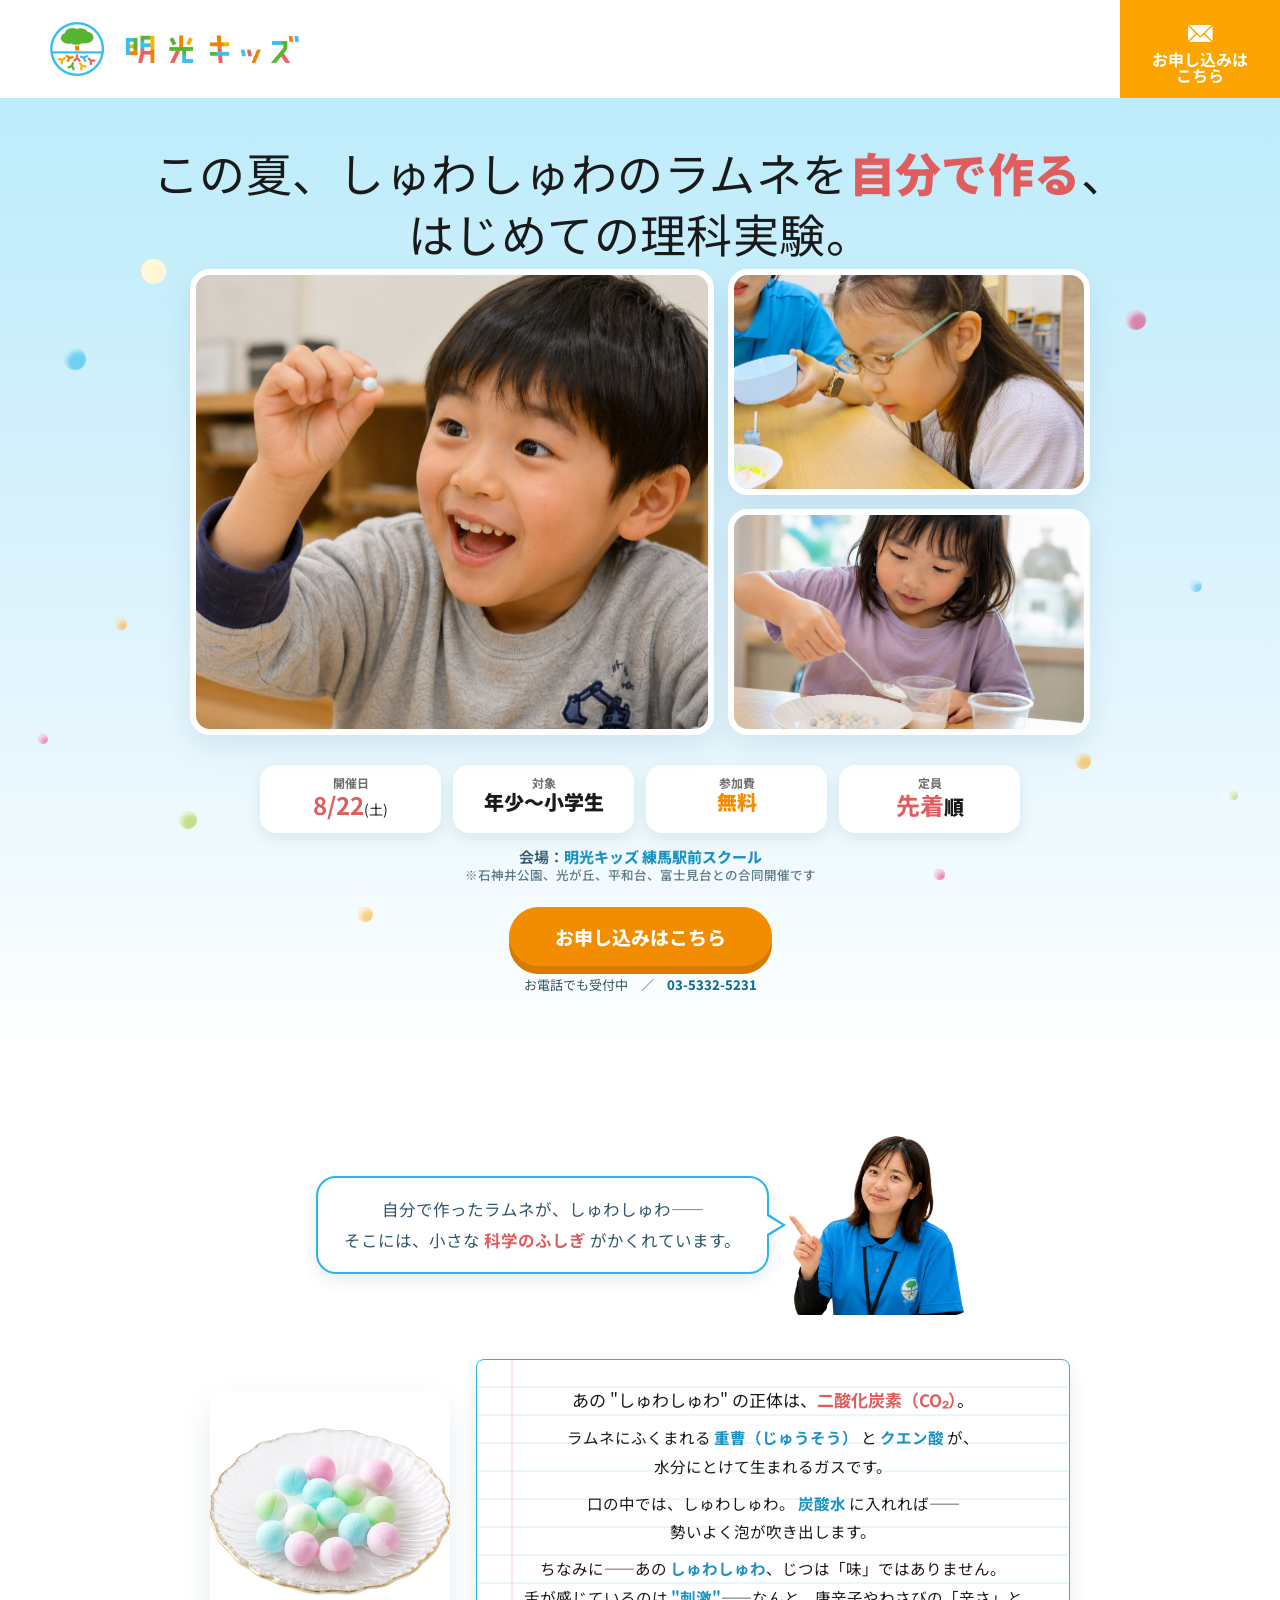
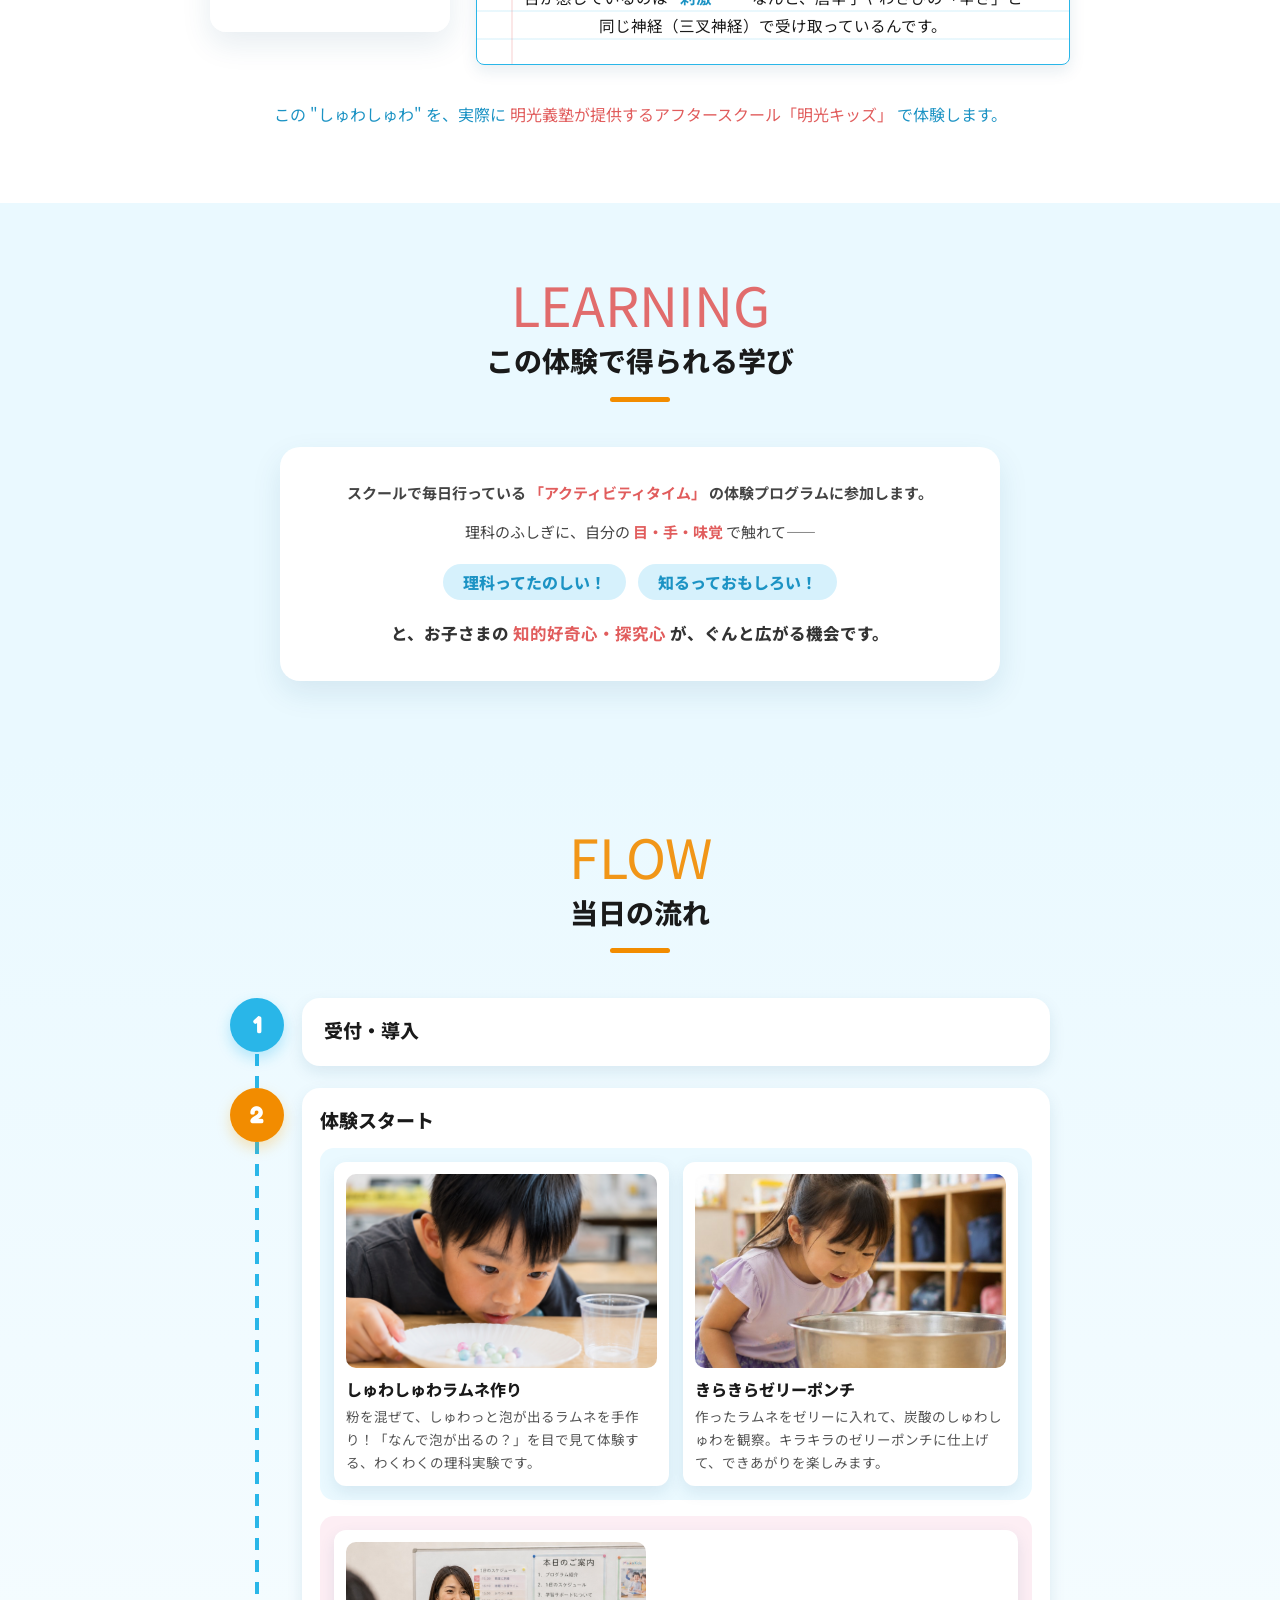
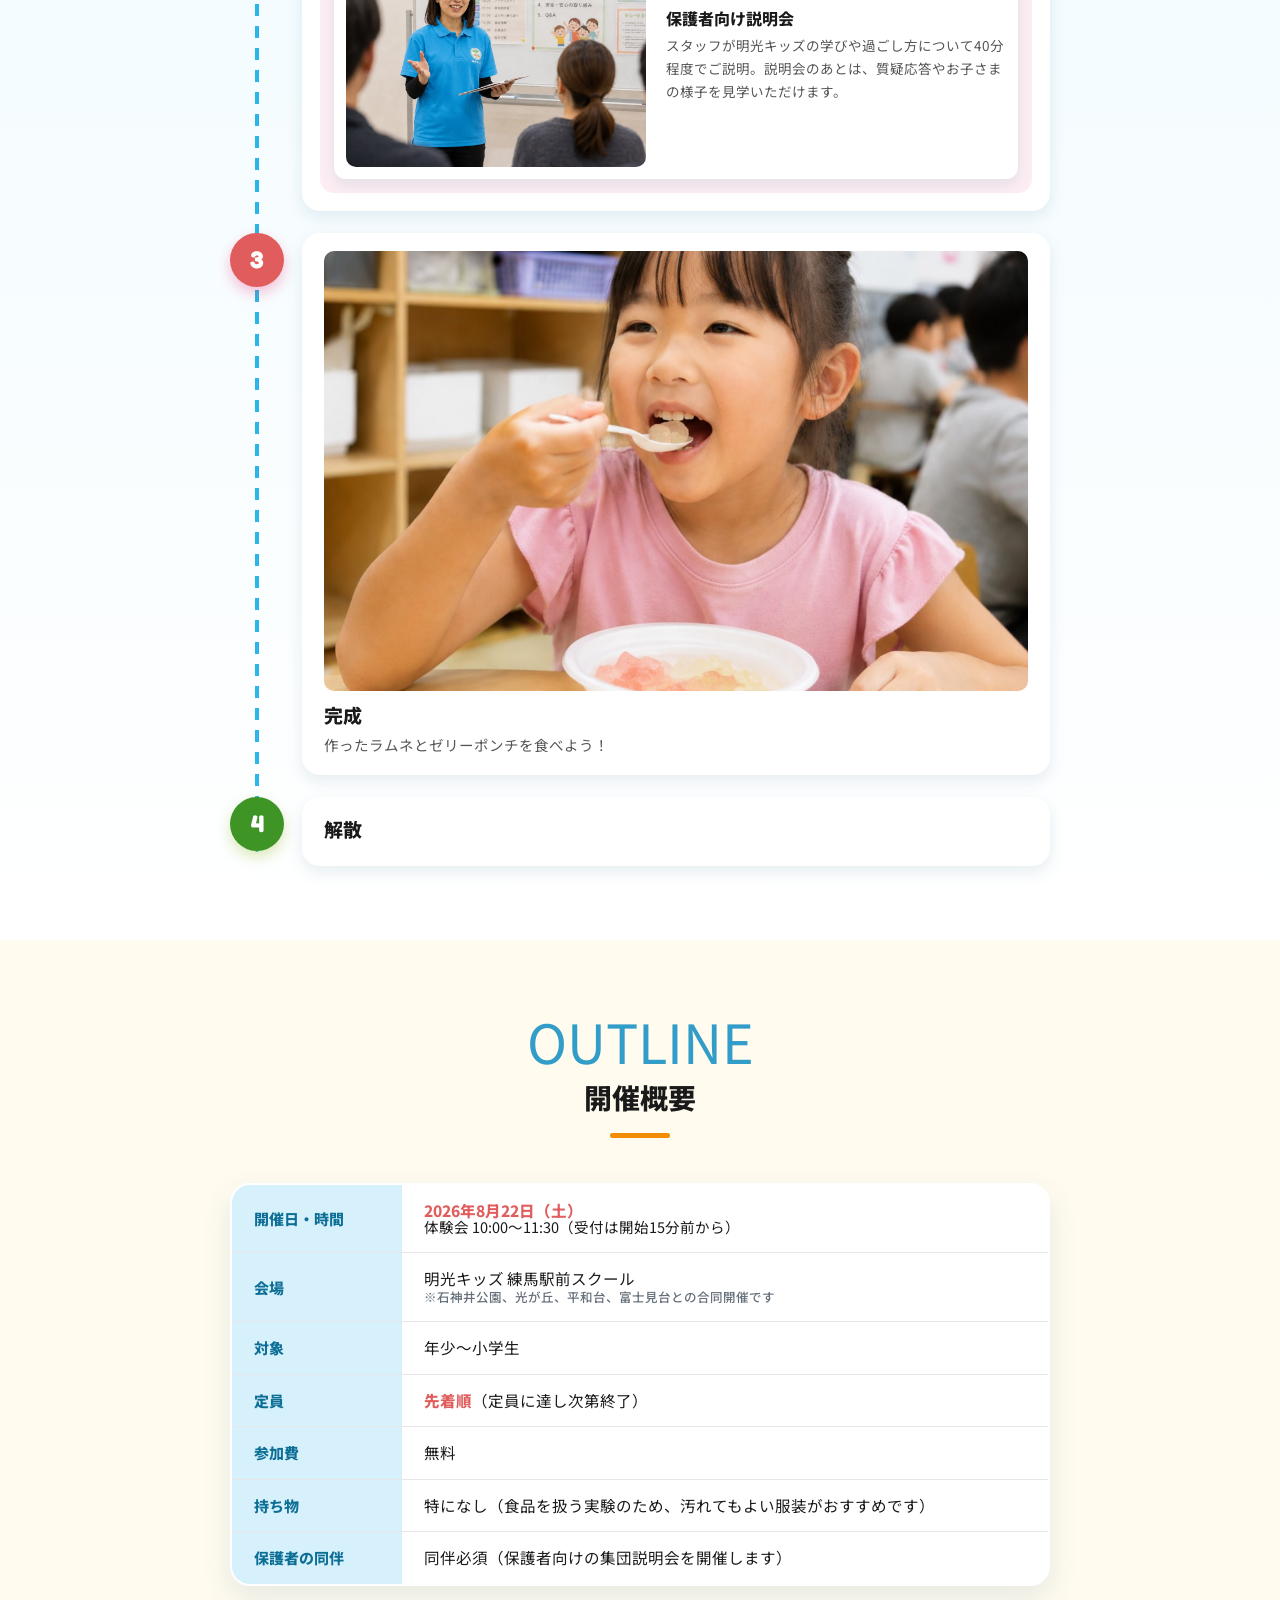
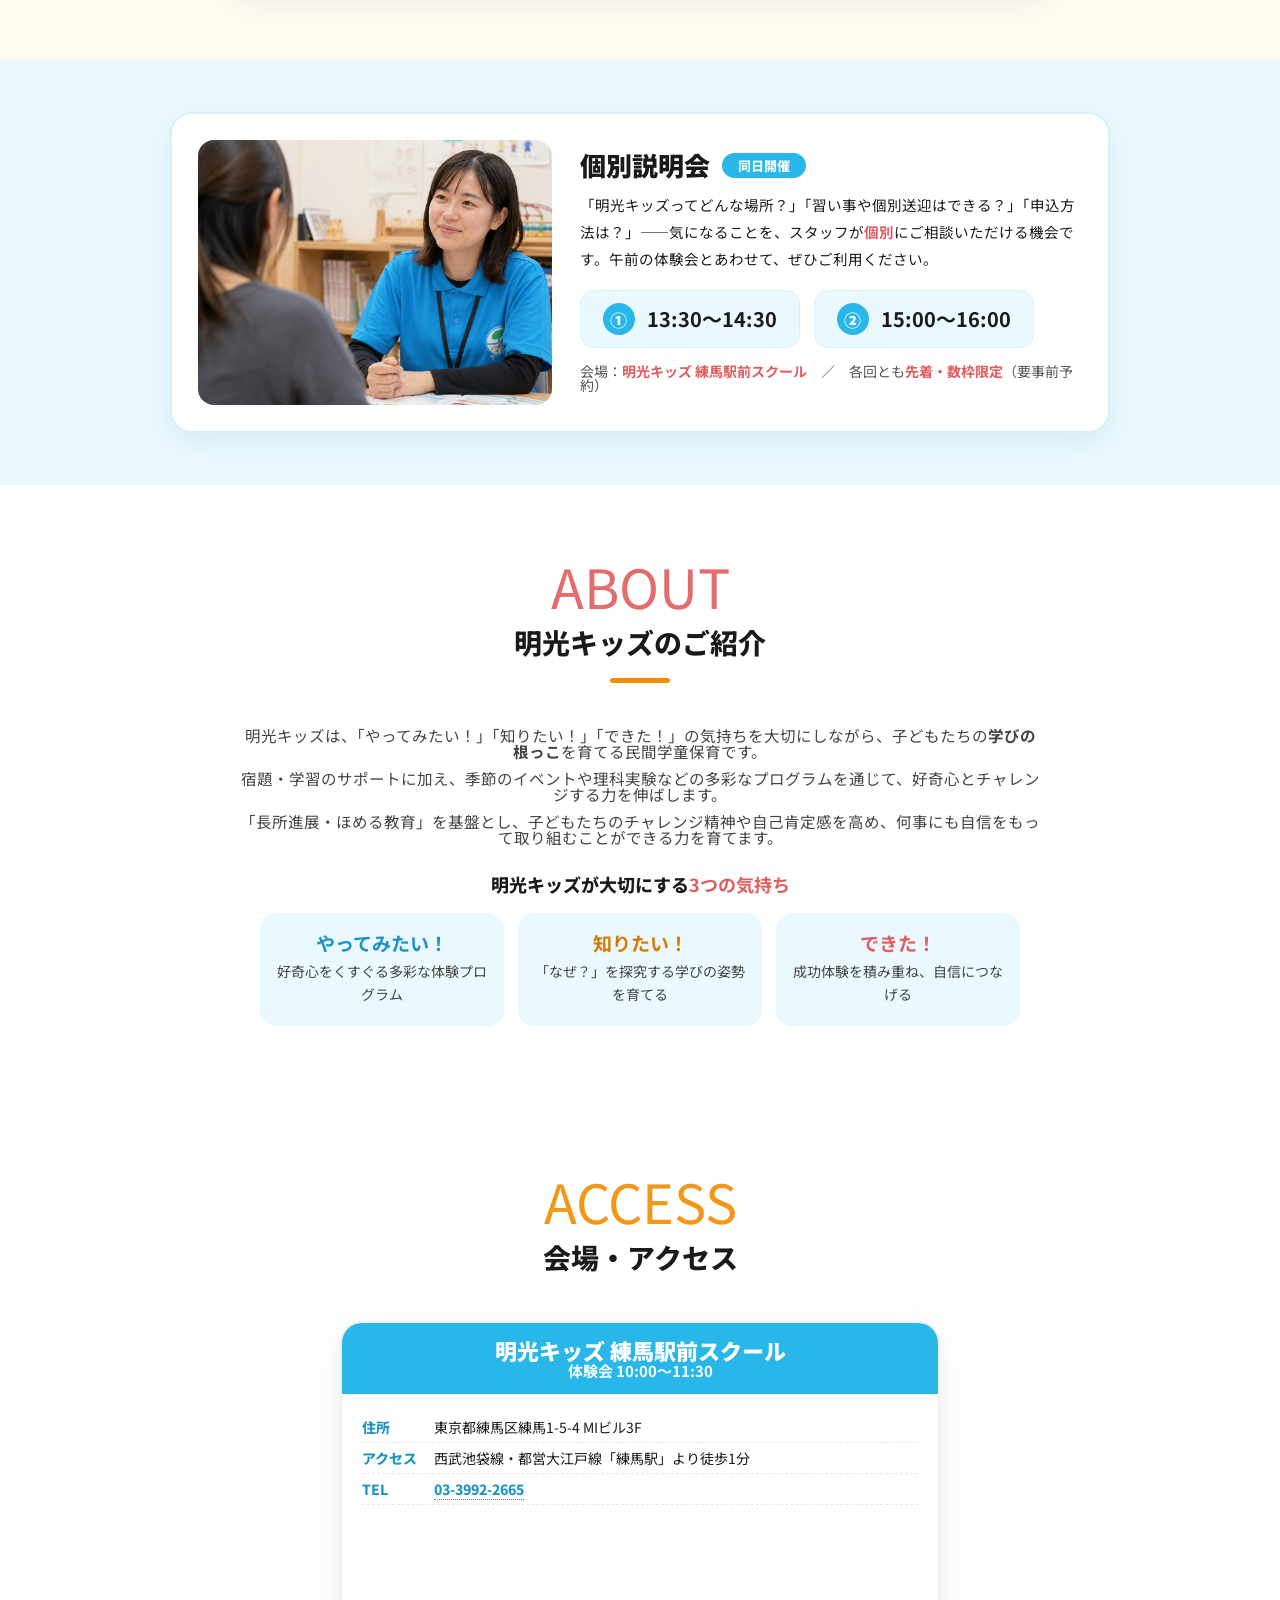
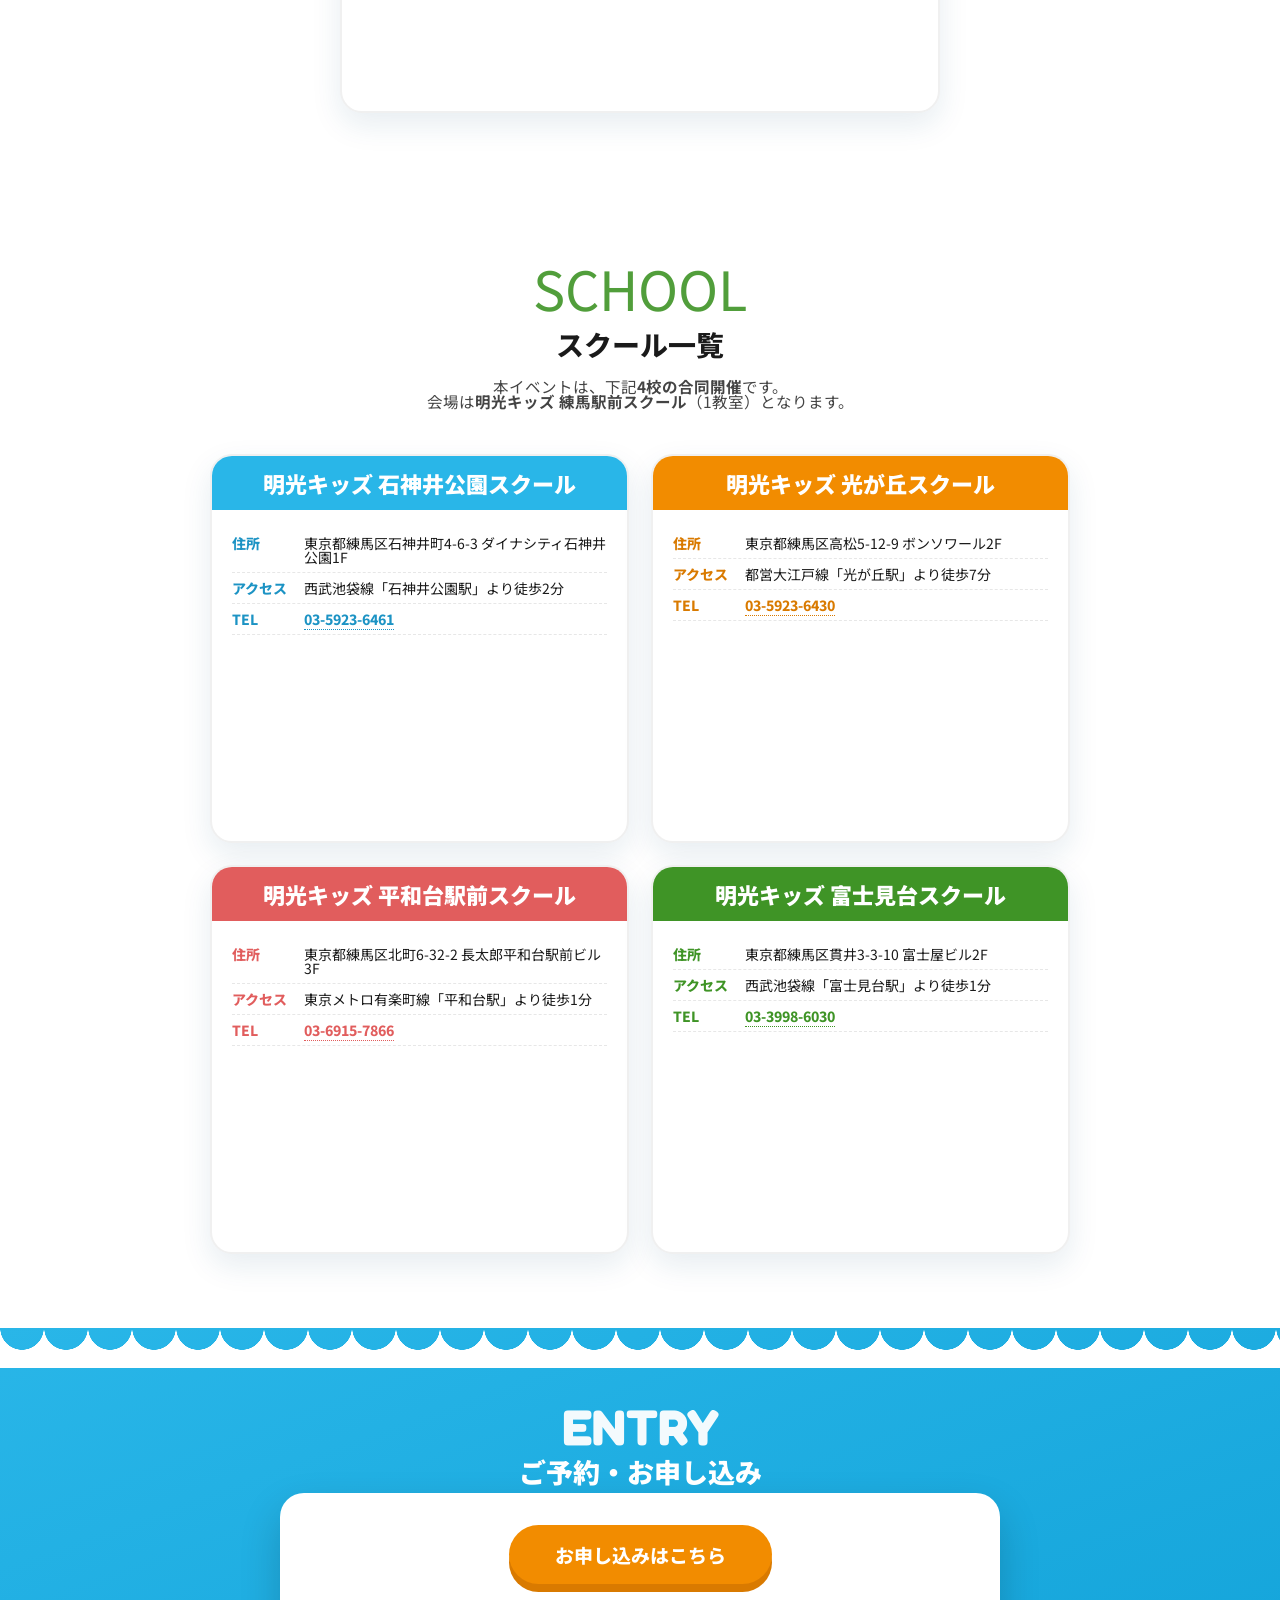
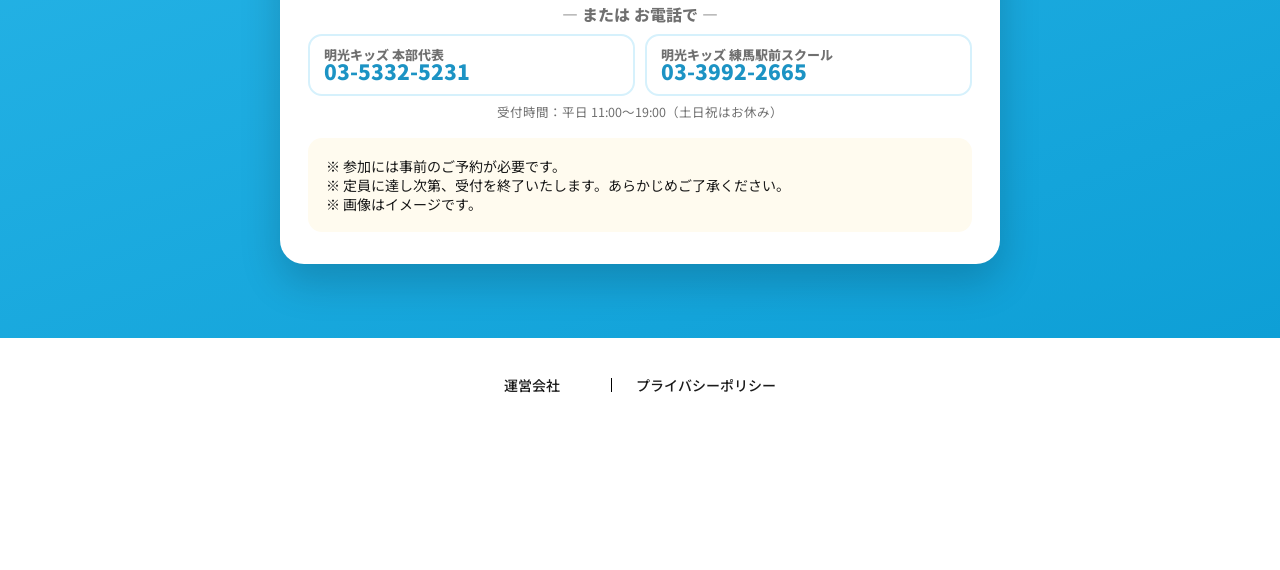
==== commit 4c1c6ccb: "明光キッズ練馬ラムネLP: 会場を4校合同開催に修正・スクール一覧(合同開催4校)セクション追加" ====
--- a/meikokids/index.html
+++ b/meikokids/index.html
@@ -134,6 +134,8 @@
 .ev-hero .cta-note{font-size:13px;color:#33576a}
 .ev-hero .ev-schools-line{margin:16px auto 0;font-size:15px;color:#33576a;font-weight:600}
 .ev-hero .ev-schools-line b{color:var(--blue-d);font-weight:800}
+.ev-hero .ev-joint-note{margin:5px auto 0;font-size:12.5px;color:#5b7a88;font-weight:500;text-align:center}
+.joint-sub{display:inline-block;margin-top:4px;font-size:12.5px;color:#66707a;font-weight:500}
 /* フッターのリンクを中央揃え */
 #footer-info .inner{display:flex;justify-content:center;text-align:center}
 #footer-info .nav-ft{width:100%;text-align:center}
@@ -396,6 +398,9 @@
 .ev-scard .acts a{flex:1;text-align:center;text-decoration:none;font-weight:800;font-size:14px;padding:11px 6px;border-radius:12px}
 .ev-scard .acts .tel{background:var(--blue);color:#fff} .ev-scard:nth-child(2) .acts .tel{background:var(--orange)} .ev-scard:nth-child(3) .acts .tel{background:var(--pink)}
 .ev-scard .acts .map{background:#eef6fb;color:#0e6f96}
+.ev-schoollist .cards{grid-template-columns:repeat(2,1fr);gap:22px;max-width:860px;margin:0 auto}
+.ev-schoollist .ev-scard:nth-child(4) .top{background:var(--green-d)}
+.ev-schoollist .ev-scard:nth-child(4) .row .lb,.ev-schoollist .ev-scard:nth-child(4) .tel-link{color:var(--green-d)}
 
 /* ================= ギャラリー ================= */
 .ev-gallery{background:var(--blue-pale2)}
@@ -530,7 +535,8 @@
       <div class="b"><div class="k">参加費</div><div class="v"><span class="free">無料</span></div></div>
       <div class="b"><div class="k">定員</div><div class="v"><b>先着</b>順</div></div>
     </div>
-    <p class="ev-schools-line">会場：<b>明光キッズ 練馬駅前スクール</b>（直営5校 合同開催）</p>
+    <p class="ev-schools-line">会場：<b>明光キッズ 練馬駅前スクール</b></p>
+    <p class="ev-joint-note">※石神井公園、光が丘、平和台、富士見台との合同開催です</p>
 
     <div class="cta-row">
       <a class="ev-btn" href="https://www.meikokids.jp/contact/" target="_blank" rel="noopener">お申し込みはこちら</a>
@@ -658,7 +664,7 @@
     </div>
     <div class="ev-table">
       <dl><dt>開催日・時間</dt><dd><b>2026年8月22日（土）</b><br><span style="font-size:14.5px">体験会 10:00〜11:30（受付は開始15分前から）</span></dd></dl>
-      <dl><dt>会場</dt><dd>明光キッズ 練馬駅前スクール（直営5校 合同開催）</dd></dl>
+      <dl><dt>会場</dt><dd>明光キッズ 練馬駅前スクール<br><span class="joint-sub">※石神井公園、光が丘、平和台、富士見台との合同開催です</span></dd></dl>
       <dl><dt>対象</dt><dd>年少〜小学生</dd></dl>
       <dl><dt>定員</dt><dd><b>先着順</b>（定員に達し次第終了）</dd></dl>
       <dl><dt>参加費</dt><dd>無料</dd></dl>
@@ -723,6 +729,55 @@
           <div class="row"><span class="lb">アクセス</span><span>西武池袋線・都営大江戸線「練馬駅」より徒歩1分</span></div>
           <div class="row"><span class="lb">TEL</span><span><a class="tel-link" href="tel:03-3992-2665">03-3992-2665</a></span></div>
           <iframe class="map-embed" src="https://maps.google.com/maps?cid=6044454459914012253&hl=ja&z=17&output=embed" loading="lazy" referrerpolicy="no-referrer-when-downgrade"></iframe>
+        </div>
+      </div>
+    </div>
+  </div>
+</section>
+
+<!-- ============ スクール一覧（合同開催4校） ============ -->
+<section class="ev-sec ev-school ev-schoollist">
+  <div class="ev-wrap">
+    <div class="ev-head">
+      <span class="en g">SCHOOL</span>
+      <h2>スクール一覧</h2>
+      <p class="lead">本イベントは、下記<b>4校の合同開催</b>です。<br>会場は<b>明光キッズ 練馬駅前スクール</b>（1教室）となります。</p>
+    </div>
+    <div class="cards">
+      <div class="ev-scard">
+        <div class="top"><div class="nm">明光キッズ 石神井公園スクール</div></div>
+        <div class="b">
+          <div class="row"><span class="lb">住所</span><span>東京都練馬区石神井町4-6-3 ダイナシティ石神井公園1F</span></div>
+          <div class="row"><span class="lb">アクセス</span><span>西武池袋線「石神井公園駅」より徒歩2分</span></div>
+          <div class="row"><span class="lb">TEL</span><span><a class="tel-link" href="tel:03-5923-6461">03-5923-6461</a></span></div>
+          <iframe class="map-embed" src="https://maps.google.com/maps?q=東京都練馬区石神井町4-6-3&z=17&output=embed" loading="lazy" referrerpolicy="no-referrer-when-downgrade"></iframe>
+        </div>
+      </div>
+      <div class="ev-scard">
+        <div class="top"><div class="nm">明光キッズ 光が丘スクール</div></div>
+        <div class="b">
+          <div class="row"><span class="lb">住所</span><span>東京都練馬区高松5-12-9 ボンソワール2F</span></div>
+          <div class="row"><span class="lb">アクセス</span><span>都営大江戸線「光が丘駅」より徒歩7分</span></div>
+          <div class="row"><span class="lb">TEL</span><span><a class="tel-link" href="tel:03-5923-6430">03-5923-6430</a></span></div>
+          <iframe class="map-embed" src="https://maps.google.com/maps?q=東京都練馬区高松5-12-9&z=17&output=embed" loading="lazy" referrerpolicy="no-referrer-when-downgrade"></iframe>
+        </div>
+      </div>
+      <div class="ev-scard">
+        <div class="top"><div class="nm">明光キッズ 平和台駅前スクール</div></div>
+        <div class="b">
+          <div class="row"><span class="lb">住所</span><span>東京都練馬区北町6-32-2 長太郎平和台駅前ビル3F</span></div>
+          <div class="row"><span class="lb">アクセス</span><span>東京メトロ有楽町線「平和台駅」より徒歩1分</span></div>
+          <div class="row"><span class="lb">TEL</span><span><a class="tel-link" href="tel:03-6915-7866">03-6915-7866</a></span></div>
+          <iframe class="map-embed" src="https://maps.google.com/maps?q=東京都練馬区北町6-32-2&z=17&output=embed" loading="lazy" referrerpolicy="no-referrer-when-downgrade"></iframe>
+        </div>
+      </div>
+      <div class="ev-scard">
+        <div class="top"><div class="nm">明光キッズ 富士見台スクール</div></div>
+        <div class="b">
+          <div class="row"><span class="lb">住所</span><span>東京都練馬区貫井3-3-10 富士屋ビル2F</span></div>
+          <div class="row"><span class="lb">アクセス</span><span>西武池袋線「富士見台駅」より徒歩1分</span></div>
+          <div class="row"><span class="lb">TEL</span><span><a class="tel-link" href="tel:03-3998-6030">03-3998-6030</a></span></div>
+          <iframe class="map-embed" src="https://maps.google.com/maps?q=東京都練馬区貫井3-3-10&z=17&output=embed" loading="lazy" referrerpolicy="no-referrer-when-downgrade"></iframe>
         </div>
       </div>
     </div>
